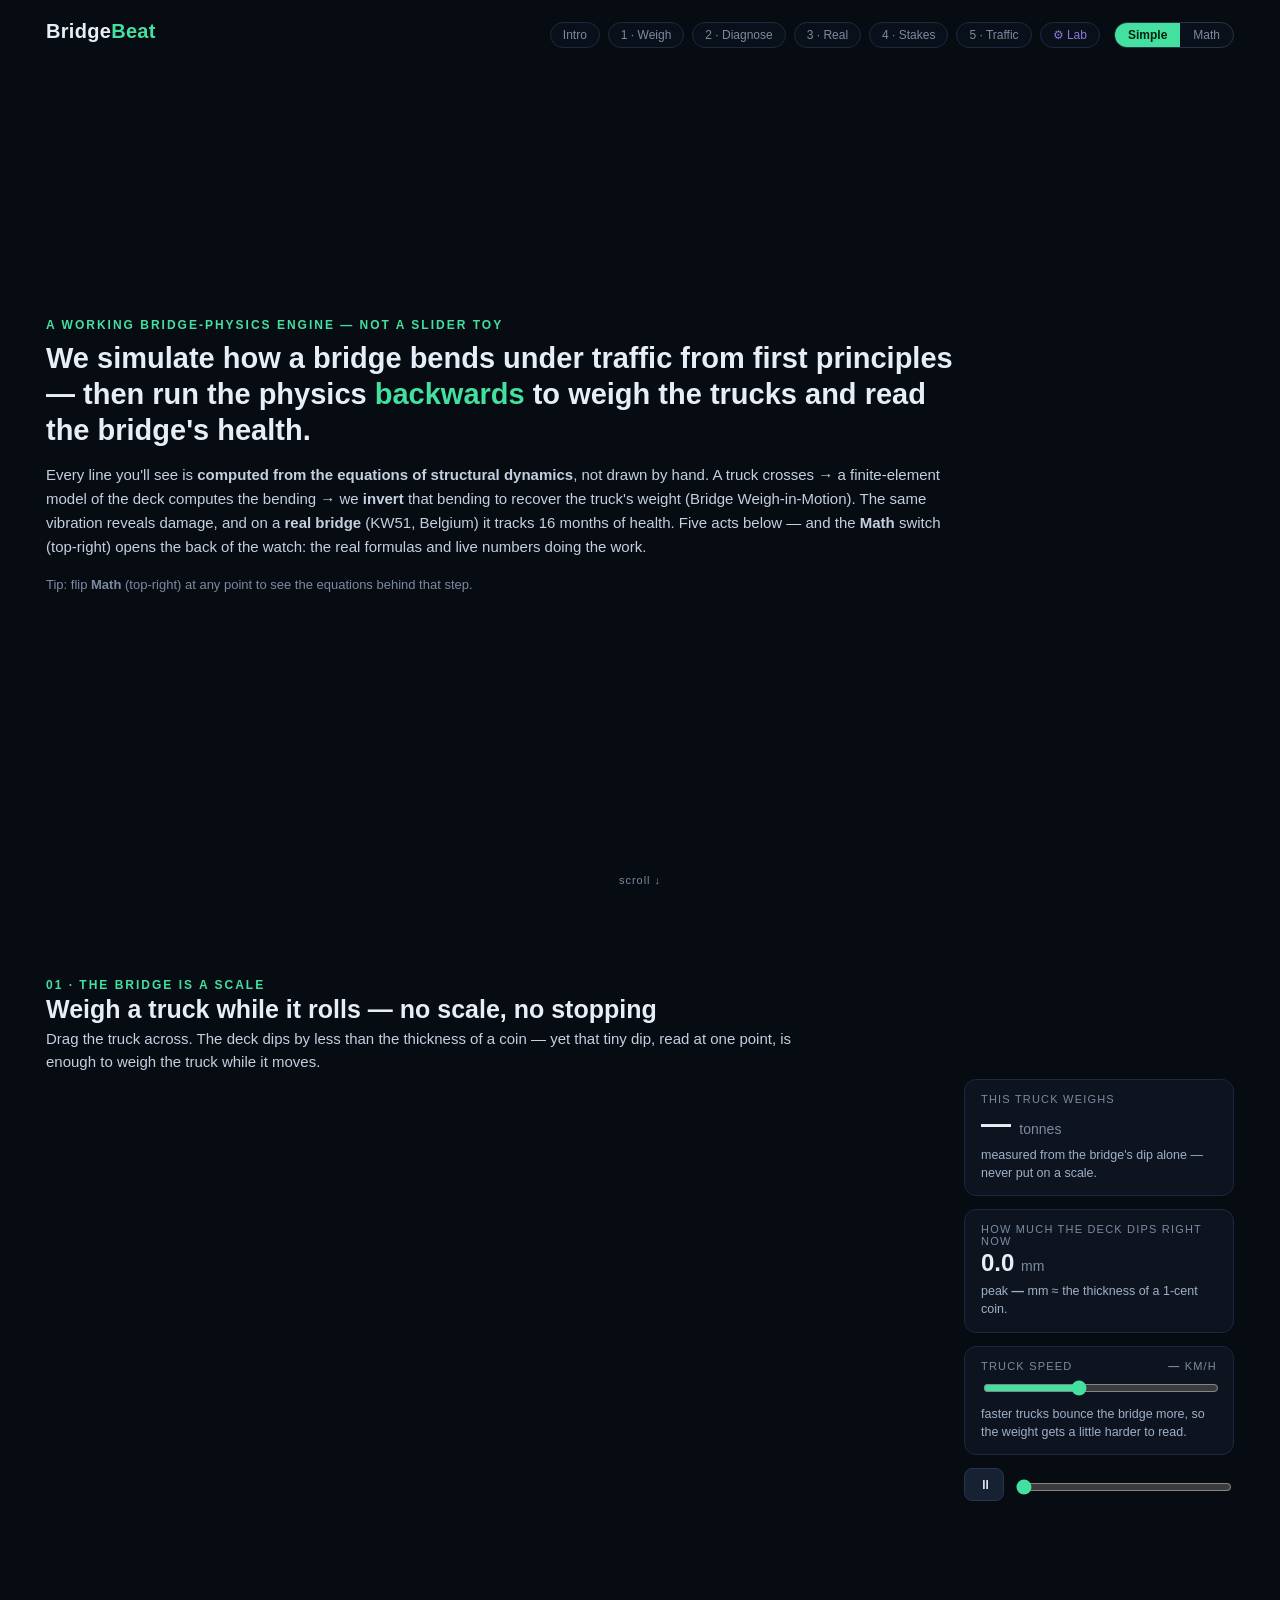
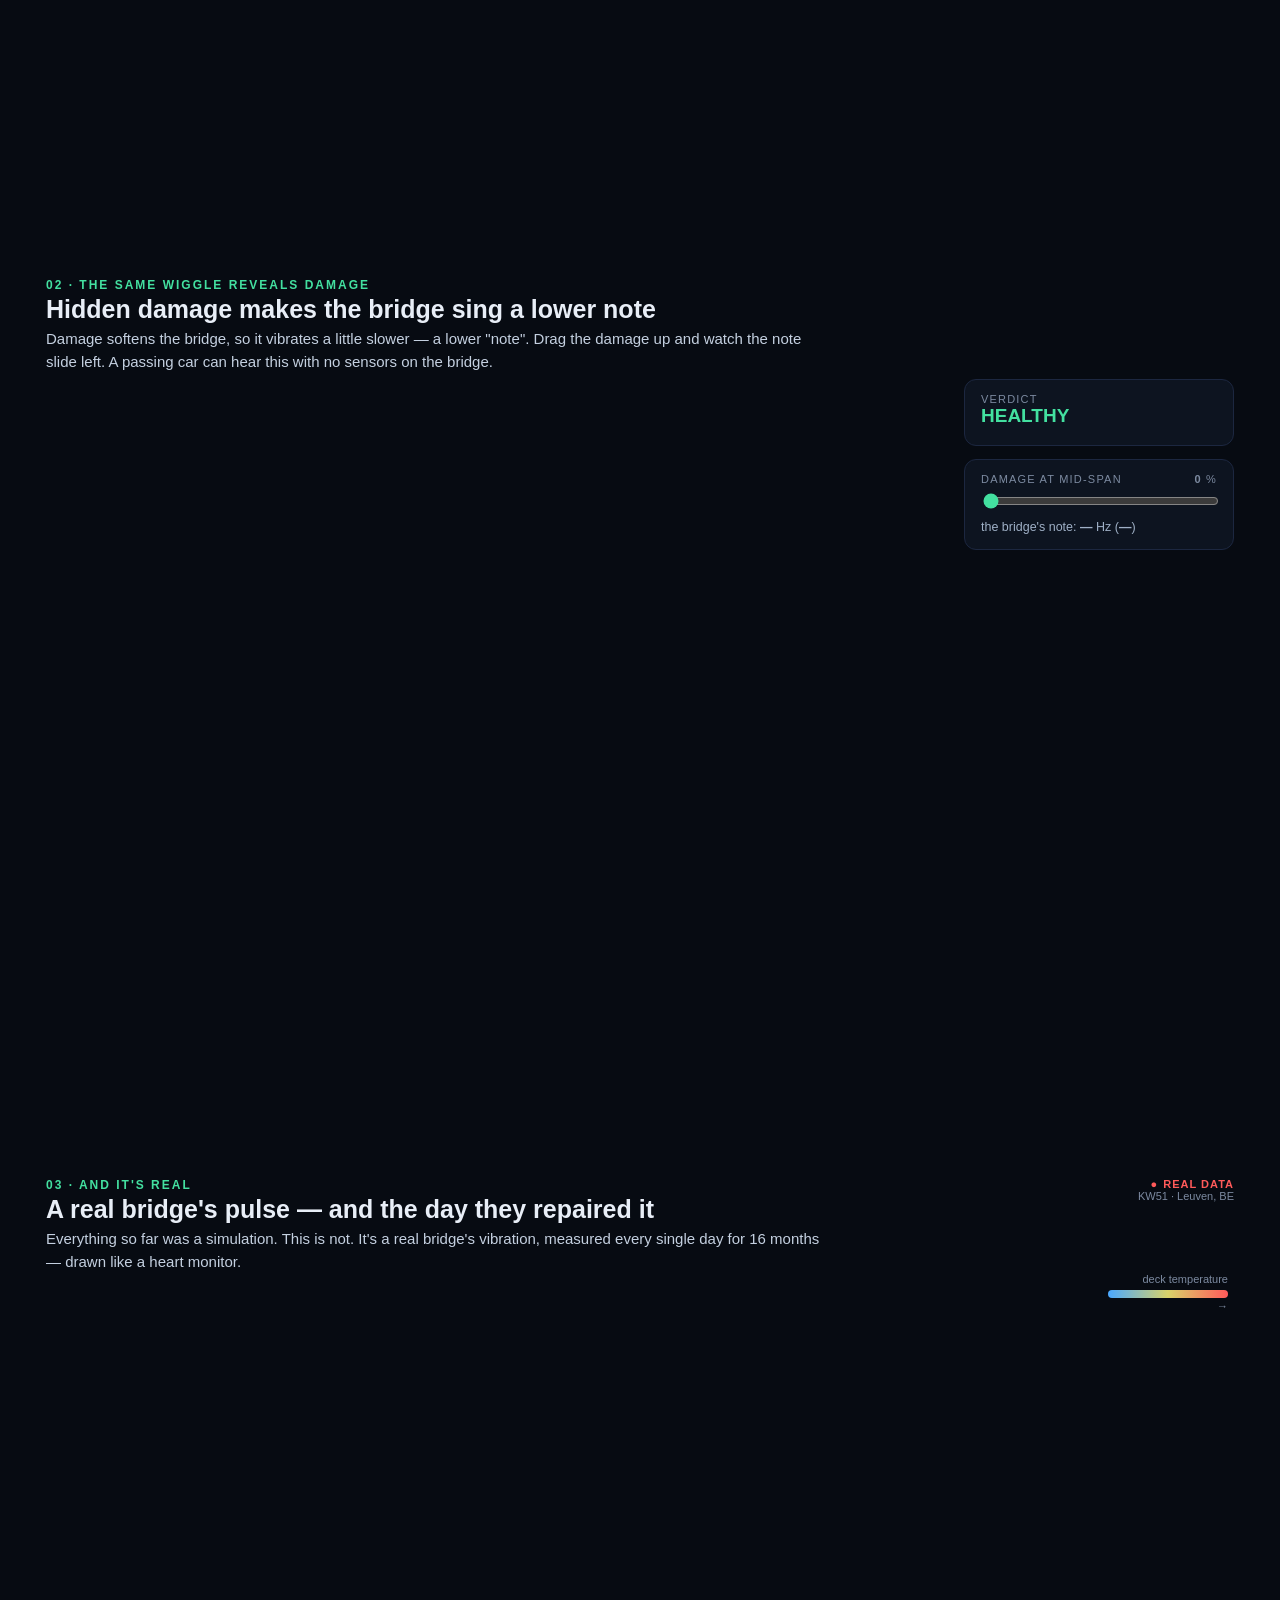
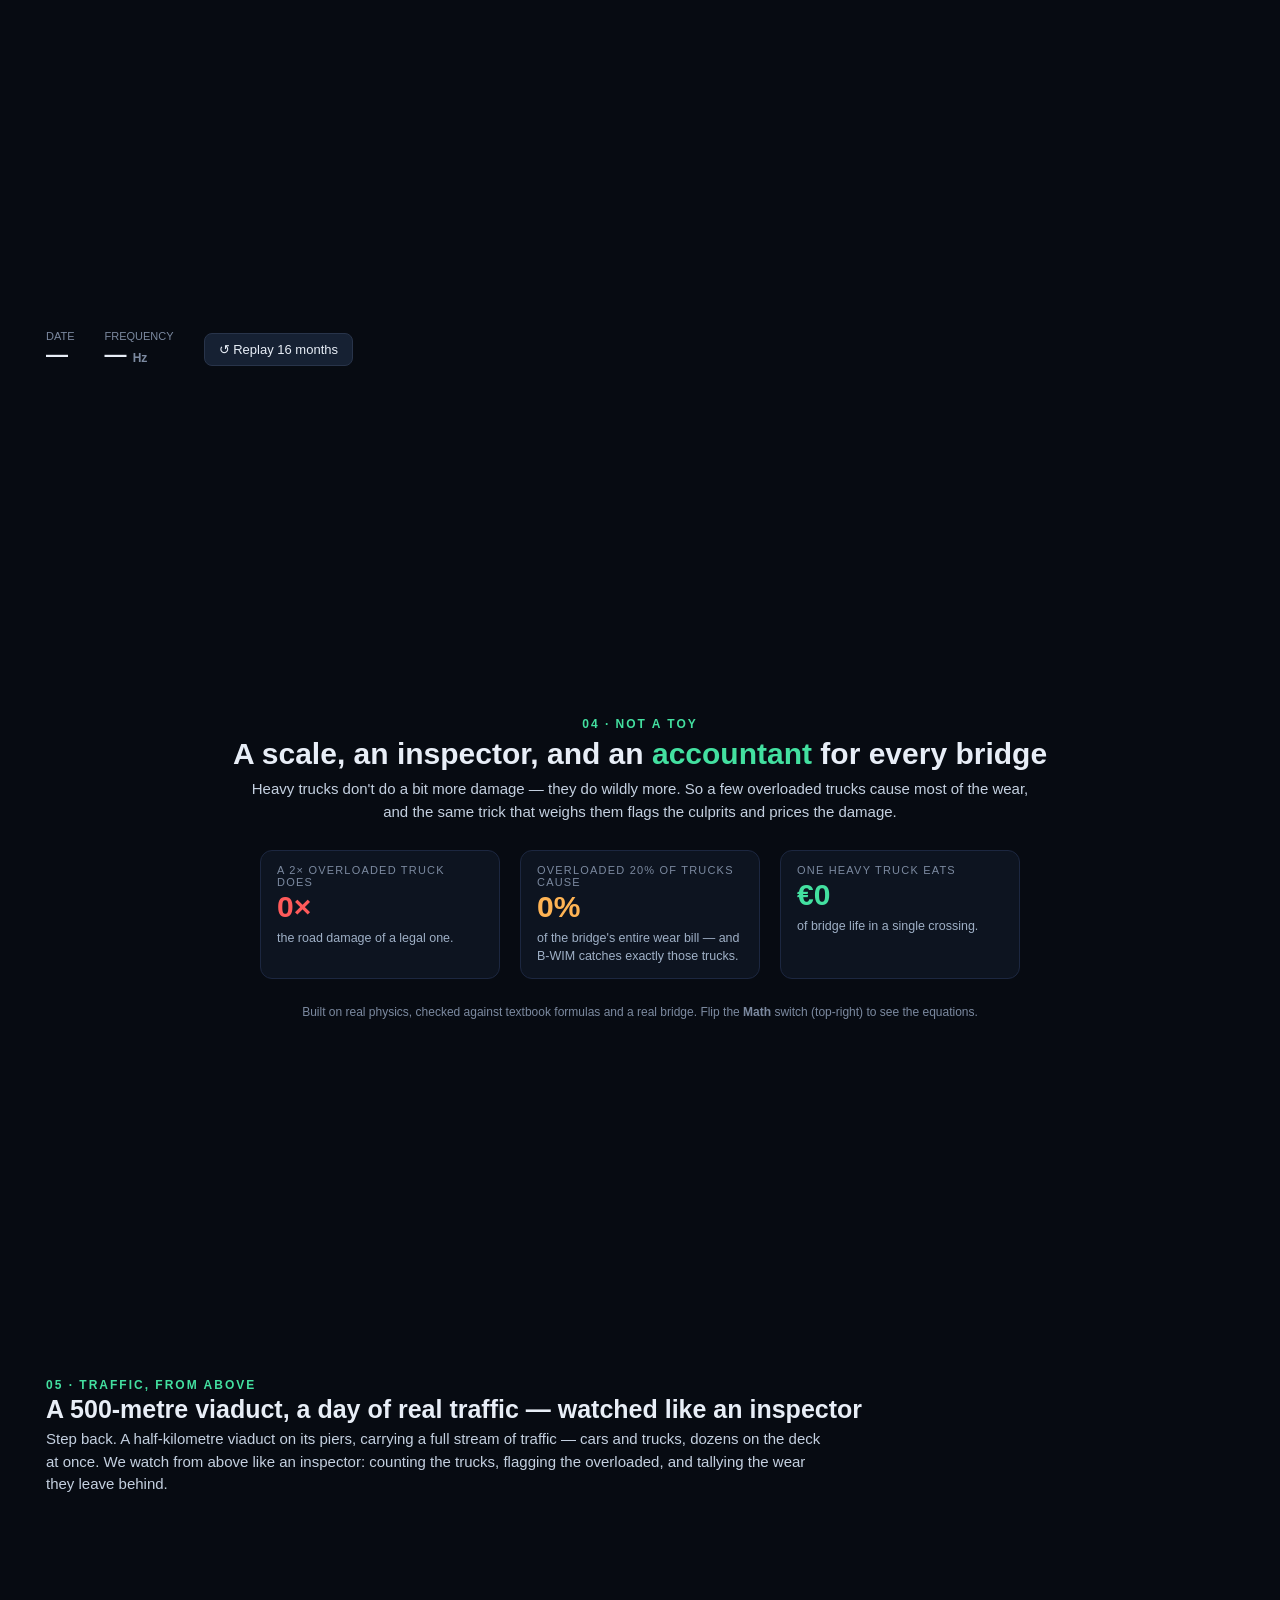
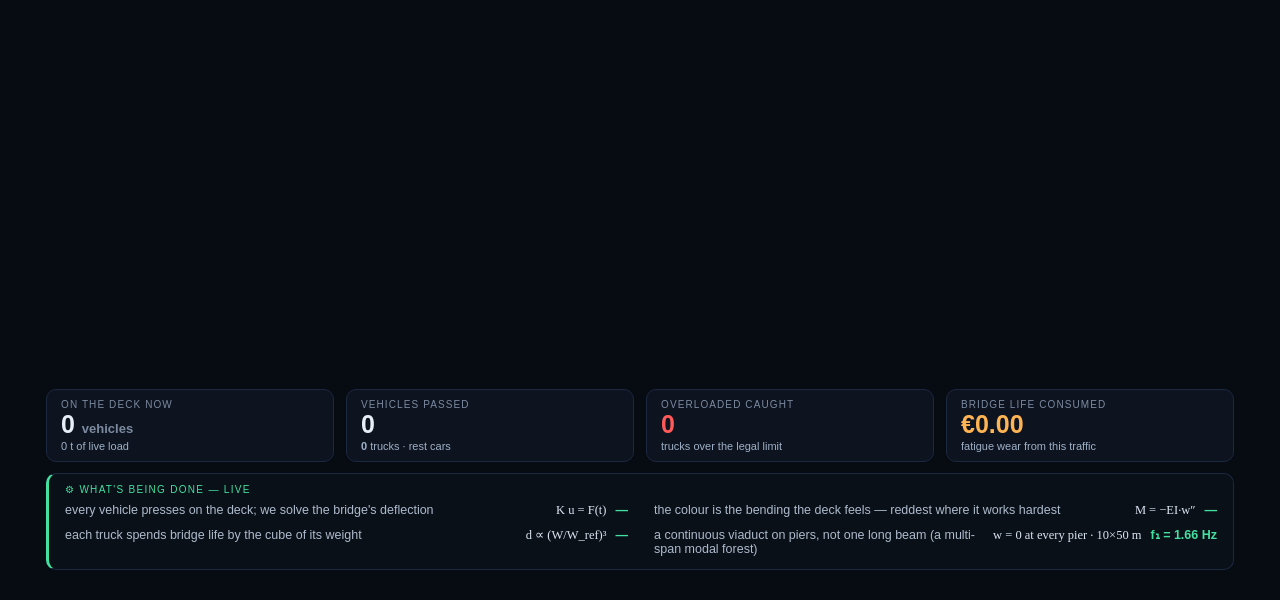
==== web/bridgebeat.html @ 2ff76c1a "Web viewers: VBI animation, drive-by SHM, explorer, dashboard, BridgeBeat" ====
<!DOCTYPE html>
<html lang="en">
<head>
<meta charset="utf-8">
<meta name="viewport" content="width=device-width, initial-scale=1">
<title>BridgeBeat — weigh it, diagnose it, and see it for real</title>
<style>
  :root { --bg:#070b12; --panel:#0d1420; --ink:#e8eef7; --dim:#7c8aa0;
          --hot:#ff5a5a; --cold:#4aa8ff; --ok:#43e0a0; --warn:#ffb454; }
  * { box-sizing:border-box; }
  html { scroll-behavior:smooth; }
  body { margin:0; background:var(--bg); color:var(--ink);
    font-family:-apple-system,"Segoe UI",Roboto,Helvetica,Arial,sans-serif;
    scroll-snap-type:y mandatory; overflow-x:hidden; }
  .act { height:100vh; scroll-snap-align:start; position:relative;
    padding:78px 46px 30px; display:flex; flex-direction:column; }
  canvas { display:block; width:100%; flex:1; min-height:0; }

  /* fixed chrome */
  .brand { position:fixed; top:20px; left:46px; z-index:30; font-size:20px;
    font-weight:800; letter-spacing:.3px; pointer-events:none; }
  .brand .b { color:var(--ok); }
  .nav { position:fixed; top:22px; right:46px; z-index:30; display:flex; gap:8px;
    align-items:center; }
  .nav a { font-size:12px; color:var(--dim); text-decoration:none; padding:5px 12px;
    border:1px solid #1e2940; border-radius:20px; background:rgba(13,20,32,.6); }
  .nav a:hover { color:var(--ink); border-color:#33425f; }
  .nav a.lab { color:#8b7ad6; }
  /* mode toggle */
  .modesw { display:flex; border:1px solid #28344a; border-radius:20px; overflow:hidden;
    background:rgba(13,20,32,.6); margin-left:6px; cursor:pointer; }
  .modesw span { font-size:12px; padding:5px 13px; color:var(--dim); user-select:none; }
  .modesw span.on { background:var(--ok); color:#06210f; font-weight:700; }
  .scrollhint { position:fixed; bottom:14px; left:50%; transform:translateX(-50%);
    z-index:20; font-size:11px; color:var(--dim); letter-spacing:1px;
    animation:bob 1.8s infinite; pointer-events:none; }
  @keyframes bob { 50%{ transform:translateX(-50%) translateY(5px);} }

  .head .n { font-size:12px; color:var(--ok); letter-spacing:2px; font-weight:700; }
  .head h2 { margin:3px 0 4px; font-size:25px; font-weight:800; }
  .head p { margin:0; font-size:15px; color:#c4d0e0; max-width:780px; line-height:1.5; }

  .stage { display:flex; gap:24px; flex:1; min-height:0; }
  .stagecanvas { flex:1; min-width:0; position:relative; }
  .side { width:270px; flex-shrink:0; display:flex; flex-direction:column; gap:13px;
    padding-top:6px; }
  .card { background:var(--panel); border:1px solid #1c2740; border-radius:12px;
    padding:13px 16px; }
  .card .k { font-size:11px; color:var(--dim); text-transform:uppercase;
    letter-spacing:1.2px; }
  .card .v { font-size:30px; font-weight:800; font-variant-numeric:tabular-nums;
    margin-top:2px; }
  .card .v small { font-size:14px; color:var(--dim); font-weight:500; }
  .card .sub { font-size:12.5px; color:#9fb0c6; margin-top:5px; line-height:1.45; }
  input[type=range]{ width:100%; accent-color:var(--ok); margin-top:8px; }
  .ctrlrow { display:flex; align-items:center; gap:10px; }
  .verdict { font-size:19px; font-weight:800; }
  .verdict.ok { color:var(--ok); } .verdict.bad { color:var(--hot); }
  .legend { font-size:11px; color:var(--dim); }
  .legend .bar { width:120px; height:8px; border-radius:4px; margin:5px 0 2px;
    background:linear-gradient(90deg,var(--cold),#d9d36a,var(--hot)); }
  button { background:#162133; color:var(--ink); border:1px solid #28344a;
    border-radius:8px; padding:8px 14px; font-size:13px; cursor:pointer; }
  button:hover { background:#1d2c44; }
  .pp { width:40px; }
  .badge { font-size:11px; color:var(--dim); }
  .badge .live { color:var(--hot); font-weight:700; letter-spacing:1px; }
  .badge .live::before { content:"\25CF"; margin-right:5px; animation:blink 1.4s infinite; }
  @keyframes blink { 50%{opacity:.25;} }
  @keyframes fade { from{opacity:0;transform:translateY(-5px);} to{opacity:1;transform:none;} }
  .reveal { position:absolute; left:50%; top:30%; transform:translate(-50%,-50%) scale(.94);
    text-align:center; opacity:0; transition:opacity .55s, transform .55s;
    pointer-events:none; width:min(600px,86vw); background:rgba(8,12,20,.92);
    border:1px solid #28344a; border-radius:16px; padding:24px 28px;
    box-shadow:0 18px 60px rgba(0,0,0,.6); }
  .reveal.show { opacity:1; transform:translate(-50%,-50%) scale(1); }
  .reveal .big { font-size:27px; font-weight:800; line-height:1.2; }
  .reveal .big .up { color:var(--ok); }
  .reveal .small { font-size:14px; color:#c4d0e0; margin-top:11px; line-height:1.5; }
  /* the "mechanism" panels — visible formulas + live numbers (math mode) */
  .mech { background:#0a1018; border:1px solid #1c2740; border-left:3px solid var(--ok);
    border-radius:10px; padding:12px 15px; }
  .mech .t { font-size:10px; text-transform:uppercase; letter-spacing:1.3px;
    color:var(--ok); margin-bottom:8px; }
  .mech .row { font-family:"Cambria Math","Consolas","Georgia",serif; font-size:14px;
    color:#dbe5f2; margin:7px 0; line-height:1.45; }
  .mech .lab { display:block; font-family:-apple-system,"Segoe UI",sans-serif;
    font-size:10.5px; color:var(--dim); letter-spacing:.2px; margin-bottom:1px;
    text-transform:none; }
  .mech .live { color:var(--ok); font-weight:700; }
  .intro p { font-size:15px; color:#c4d0e0; line-height:1.6; }
  /* Act 5 — bridge centred on top, live data row + live-math row below */
  .v5stats { display:flex; gap:12px; margin-top:10px; }
  .v5stat { flex:1; background:var(--panel); border:1px solid #1c2740; border-radius:10px;
    padding:9px 14px; }
  .v5stat .k { font-size:10px; text-transform:uppercase; letter-spacing:1.1px; color:var(--dim); }
  .v5stat .v { font-size:25px; font-weight:800; font-variant-numeric:tabular-nums; line-height:1.15; }
  .v5stat .v small { font-size:13px; color:var(--dim); font-weight:600; }
  .v5stat .s { font-size:11px; color:#9fb0c6; margin-top:1px; }
  .v5math { margin-top:11px; background:#0a1018; border:1px solid #1c2740;
    border-left:3px solid var(--ok); border-radius:10px; padding:10px 16px; }
  .v5math .t { font-size:10px; text-transform:uppercase; letter-spacing:1.3px; color:var(--ok); margin-bottom:5px; }
  .v5math .grid { display:grid; grid-template-columns:1fr 1fr; gap:3px 26px; }
  .v5math .r { display:flex; align-items:baseline; gap:9px; padding:3px 0; font-size:12.5px; }
  .v5math .r .ex { color:#aebbcd; flex:1; }
  .v5math .r .eq { font-family:"Cambria Math","Consolas","Georgia",serif; color:#dbe5f2; white-space:nowrap; }
  .v5math .r .lv { color:var(--ok); font-weight:700; white-space:nowrap; font-variant-numeric:tabular-nums; }
  /* mode visibility */
  .only-math { display:none; }
  body.math .only-math { display:block; }
  body.math .only-simple { display:none; }
</style>
</head>
<body class="simple">
<div class="brand">Bridge<span class="b">Beat</span></div>
<nav class="nav">
  <a href="#act0">Intro</a><a href="#act1">1 · Weigh</a><a href="#act2">2 · Diagnose</a><a href="#act3">3 · Real</a><a href="#act4">4 · Stakes</a><a href="#act5">5 · Traffic</a>
  <a href="index.html" class="lab" id="lablink" title="advanced engineering tools">⚙ Lab</a>
  <div class="modesw" id="modesw" title="Simple = plain language · Math = equations, error bars, references">
    <span id="m-simple" class="on">Simple</span><span id="m-math">Math</span></div>
</nav>
<div class="scrollhint">scroll ↓</div>

<!-- ============ ACT 0 — what this actually is ============ -->
<section class="act intro" id="act0" style="justify-content:center">
  <div style="max-width:920px">
    <div class="n" style="color:var(--ok);font-size:12px;letter-spacing:2px;font-weight:700">
      A WORKING BRIDGE-PHYSICS ENGINE — NOT A SLIDER TOY</div>
    <h2 style="font-size:29px;margin:8px 0 14px;line-height:1.25">We simulate how a bridge
      bends under traffic from first principles — then run the physics <span style="color:var(--ok)">backwards</span>
      to weigh the trucks and read the bridge's health.</h2>
    <p>Every line you'll see is <b>computed from the equations of structural dynamics</b>,
      not drawn by hand. A truck crosses → a finite-element model of the deck computes the
      bending → we <b>invert</b> that bending to recover the truck's weight (Bridge
      Weigh-in-Motion). The same vibration reveals damage, and on a <b>real bridge</b>
      (KW51, Belgium) it tracks 16 months of health. Five acts below — and the
      <b>Math</b> switch (top-right) opens the back of the watch: the real formulas and
      live numbers doing the work.</p>
    <div class="mech only-math" style="margin-top:18px">
      <div class="t">the movement under the dial — what the engine actually computes</div>
      <div class="row"><span class="lab">FORWARD · Euler–Bernoulli beam, 2-node elements (2 DOF/node), consistent mass M &amp; stiffness K</span>
        M&nbsp;ü&nbsp;+&nbsp;C&nbsp;u̇&nbsp;+&nbsp;K&nbsp;u&nbsp;=&nbsp;F(t)</div>
      <div class="row"><span class="lab">LOAD · moving wheel placed by cubic Hermite shape functions; marched in time</span>
        F(t)&nbsp;=&nbsp;N(x(t))·P&nbsp;&nbsp;—&nbsp;&nbsp;RK4 &amp; implicit Newmark-β</div>
      <div class="row"><span class="lab">INVERSE · fit the measured moment to the section influence line (Moses), regularized + Bayesian</span>
        M(t)=Σₖ&nbsp;Pₖ·IL(xₖ)&nbsp;→&nbsp;P&nbsp;=&nbsp;(CᵀC)⁻¹CᵀM&nbsp;&nbsp;(±95% CI)</div>
      <div class="row"><span class="lab">VALIDATE · real modal frequencies (KW51) · fatigue economics · multiple-presence gate</span>
        fₙ=(nπ/L)²√(EI/m̄)/2π&nbsp;·&nbsp;damage∝(W/W_ref)ᵐ&nbsp;·&nbsp;weigh iff 1 vehicle on span</div>
    </div>
    <p class="only-simple" style="margin-top:16px;color:var(--dim);font-size:13px">
      Tip: flip <b>Math</b> (top-right) at any point to see the equations behind that step.</p>
    <div class="scrollhint" style="position:static;margin-top:22px;animation:none">scroll to begin ↓</div>
  </div>
</section>

<!-- ============ ACT 1 — weigh a moving truck ============ -->
<section class="act" id="act1">
  <div class="head"><div class="n">01 · THE BRIDGE IS A SCALE</div>
    <h2>Weigh a truck while it rolls — no scale, no stopping</h2>
    <p class="cap" data-simple="Drag the truck across. The deck dips by less than the thickness of a coin — yet that tiny dip, read at one point, is enough to weigh the truck while it moves."
       data-math="A moving load deflects the beam; the mid-span bending moment, fit to the section's influence line (Moses' least squares), recovers the static axle weight. Deflection is sub-millimetre, so the shape is drawn magnified.">
      Drag the truck across. The deck dips by less than the thickness of a coin — yet
      that tiny dip, read at one point, is enough to weigh the truck while it moves.</p></div>
  <div class="stage">
    <div class="stagecanvas"><canvas id="cv1"></canvas></div>
    <div class="side">
      <div class="card"><div class="k">this truck weighs</div>
        <div class="v"><span id="recT">—</span> <small>tonnes</small></div>
        <div class="sub only-simple">measured from the bridge's dip alone — never put on a scale.</div>
        <div class="sub only-math">B-WIM (Moses) recovery · true <b id="trueT">—</b> t ·
          error <b id="errP">—</b> · DAF <b id="dafV">—</b></div></div>
      <div class="card"><div class="k">how much the deck dips right now</div>
        <div class="v" style="font-size:24px"><span id="sagMM">0.0</span> <small>mm</small></div>
        <div class="sub">peak <b id="peakMM">—</b> mm ≈ the thickness of a 1-cent coin.
          <span class="only-math">Shape drawn ×<b id="dispMag">—</b>; data magnification ×<b id="dataMag">—</b>.</span></div></div>
      <div class="card"><div class="k ctrlrow" style="justify-content:space-between">
          <span>truck speed</span><span><b id="spK">—</b> km/h</span></div>
        <input type="range" id="spd" min="0" max="5" step="1" value="2">
        <div class="sub only-simple">faster trucks bounce the bridge more, so the weight gets a little harder to read.</div>
        <div class="sub only-math">higher speed → larger DAF → larger dynamic B-WIM error (see error above).</div></div>
      <div class="mech only-math"><div class="t">⚙ the mechanism</div>
        <div class="row"><span class="lab">equation of motion (beam FEM)</span>M&nbsp;ü&nbsp;+&nbsp;C&nbsp;u̇&nbsp;+&nbsp;K&nbsp;u&nbsp;=&nbsp;F(t)</div>
        <div class="row"><span class="lab">marched by numerical integration (RK4), step by step in time</span>u̇&nbsp;=&nbsp;v,&nbsp;&nbsp;v̇&nbsp;=&nbsp;M⁻¹(F−Ku−Cu̇)</div>
        <div class="row"><span class="lab">weigh by least-squares signal inversion (Moses)</span>P&nbsp;=&nbsp;(CᵀC)⁻¹CᵀM&nbsp;→&nbsp;<span class="live" id="mq1">—</span></div>
        <div class="row"><span class="lab">dynamic amplification</span>DAF&nbsp;=&nbsp;max|w|/w<sub>static</sub>&nbsp;=&nbsp;<span class="live" id="mq1d">—</span></div></div>
      <div class="ctrlrow"><button class="pp" id="pp1">⏸</button>
        <input type="range" id="scrub1" min="0" max="100" step="1" value="0" style="flex:1"></div>
    </div>
  </div>
</section>

<!-- ============ ACT 2 — diagnose from the wiggle ============ -->
<section class="act" id="act2">
  <div class="head"><div class="n">02 · THE SAME WIGGLE REVEALS DAMAGE</div>
    <h2>Hidden damage makes the bridge sing a lower note</h2>
    <p class="cap" data-simple="Damage softens the bridge, so it vibrates a little slower — a lower 'note'. Drag the damage up and watch the note slide left. A passing car can hear this with no sensors on the bridge."
       data-math="A local EI loss lowers the natural frequency. The plotted spectrum is the bridge's vibration energy vs frequency; its peak (detected from a passing vehicle) marches down as mid-span stiffness drops.">
      Damage softens the bridge, so it vibrates a little slower — a lower "note". Drag
      the damage up and watch the note slide left. A passing car can hear this with no
      sensors on the bridge.</p></div>
  <div class="stage">
    <div class="stagecanvas"><canvas id="cv2"></canvas></div>
    <div class="side">
      <div class="card"><div class="k">verdict</div>
        <div class="verdict ok" id="verdict">HEALTHY</div>
        <div class="sub" id="vsub"></div></div>
      <div class="card"><div class="k ctrlrow" style="justify-content:space-between">
          <span>damage at mid-span</span><span><b id="sevV">0</b> %</span></div>
        <input type="range" id="sev" min="0" max="5" step="1" value="0">
        <div class="sub only-simple">the bridge's note: <b id="fV">—</b> Hz (<b id="dropV">—</b>)</div>
        <div class="sub only-math">f<sub>detected</sub> = <b id="fV2">—</b> Hz, <b id="dropV2">—</b> below healthy ·
          peak from vehicle FFT</div></div>
      <div class="card only-math"><div class="k">honest limit</div>
        <div class="sub">frequency says <b>something changed</b>, not <b>where</b> — a single
          global mode can't localize damage. Confirmed on real data in Act 3.</div></div>
      <div class="mech only-math"><div class="t">⚙ the mechanism</div>
        <div class="row"><span class="lab">beam natural frequency</span>f₁&nbsp;=&nbsp;(π/L)²√(EI/m̄)&nbsp;/&nbsp;2π</div>
        <div class="row"><span class="lab">damage softens the section</span>EI&nbsp;→&nbsp;(1−d)·EI&nbsp;⇒&nbsp;f₁&nbsp;↓&nbsp;<span class="live" id="mq2">—</span></div>
        <div class="row"><span class="lab">read from the vehicle's acceleration spectrum (FFT)</span>f̂&nbsp;=&nbsp;argmax&nbsp;|FFT(a(t))|</div></div>
    </div>
  </div>
</section>

<!-- ============ ACT 3 — the real bridge heartbeat ============ -->
<section class="act" id="act3">
  <div class="head" style="display:flex;justify-content:space-between;align-items:flex-start">
    <div><div class="n">03 · AND IT'S REAL</div>
      <h2>A real bridge's pulse — and the day they repaired it</h2>
      <p class="cap" data-simple="Everything so far was a simulation. This is not. It's a real bridge's vibration, measured every single day for 16 months — drawn like a heart monitor."
         data-math="Real tracked natural frequency (mode 5) of the KW51 bridge, daily for 16 months, coloured by deck temperature. A retrofit (stiffening) steps the frequency up. A reduced beam tuned to KW51's f1 matches it but not the higher modes (calibrate_kw51.py) — we anchor behaviour, not geometry.">
        Everything so far was a simulation. This is not. It's a real bridge's vibration,
        measured every single day for 16 months — drawn like a heart monitor.</p>
      <div class="mech only-math" style="margin-top:10px;max-width:680px">
        <div class="t">⚙ the mechanism</div>
        <div class="row"><span class="lab">remove the temperature trend (fit on the healthy period)</span>f&nbsp;=&nbsp;a·T&nbsp;+&nbsp;b&nbsp;&nbsp;→&nbsp;residual</div>
        <div class="row"><span class="lab">a reduced beam tuned to f₁ matches it, but not the higher modes</span>fₙ&nbsp;=&nbsp;n²·f₁&nbsp;&nbsp;(anchor behaviour, not geometry)</div></div></div>
    <div class="badge" style="text-align:right;white-space:nowrap">
      <div class="live">REAL DATA</div><div>KW51 · Leuven, BE</div>
      <div class="only-math">Zenodo 3745914</div></div>
  </div>
  <div class="stagecanvas" style="flex:1;min-height:0;position:relative">
    <canvas id="cv3"></canvas>
    <div class="legend" style="position:absolute;right:6px;top:0;text-align:right">
      deck temperature<div class="bar" style="margin-left:auto"></div>
      <span id="tlo"></span> → <span id="thi"></span></div>
    <div class="reveal" id="reveal">
      <div class="big">🔧 They strengthened the bridge.<br>And you can <span class="up">see it</span>.</div>
      <div class="small" id="revealSmall"></div></div>
    <div style="position:absolute;left:0;bottom:2px;display:flex;gap:30px;align-items:center">
      <div><div class="k" style="font-size:11px;color:var(--dim)">DATE</div>
        <div style="font-size:22px;font-weight:700" id="roDate">—</div></div>
      <div><div class="k" style="font-size:11px;color:var(--dim)">FREQUENCY</div>
        <div style="font-size:22px;font-weight:700"><span id="roF">—</span>
          <small style="font-size:12px;color:var(--dim)">Hz</small></div></div>
      <button id="rep3">↺ Replay 16 months</button>
    </div>
  </div>
</section>

<!-- ============ ACT 4 — why it matters / where it goes ============ -->
<section class="act" id="act4" style="justify-content:center;align-items:center;text-align:center">
  <div style="max-width:1000px">
    <div class="n" style="color:var(--ok);font-size:12px;letter-spacing:2px;font-weight:700">04 · NOT A TOY</div>
    <h2 style="font-size:30px;margin:6px 0 6px">A scale, an inspector, and an
      <span style="color:var(--ok)">accountant</span> for every bridge</h2>
    <p class="cap" style="color:#c4d0e0;font-size:15px;max-width:780px;margin:0 auto 26px;line-height:1.55"
       data-simple="Heavy trucks don't do a bit more damage — they do wildly more. So a few overloaded trucks cause most of the wear, and the same trick that weighs them flags the culprits and prices the damage."
       data-math="Fatigue damage scales with the cube-to-4th power of axle load (Eurocode EN 1993-1-9 / AASHTO). The overloaded tail dominates cumulative damage; B-WIM identifies it and an asset-depreciation model prices it.">
      Heavy trucks don't do a bit more damage — they do wildly more. So a few overloaded
      trucks cause most of the wear, and the same trick that weighs them flags the
      culprits and prices the damage.</p>
    <div style="display:flex;gap:20px;justify-content:center;flex-wrap:wrap">
      <div class="card" style="width:240px;text-align:left">
        <div class="k">a 2× overloaded truck does</div>
        <div class="v" style="color:var(--hot)"><span data-count="16" data-suf="×">0×</span></div>
        <div class="sub">the road damage of a legal one.
          <span class="only-math">8× for a steel detail (m=3); exact from the power law.</span></div></div>
      <div class="card" style="width:240px;text-align:left">
        <div class="k">overloaded 20% of trucks cause</div>
        <div class="v" style="color:var(--warn)"><span data-count="49" data-suf="%">0%</span></div>
        <div class="sub">of the bridge's entire wear bill — and B-WIM catches exactly those trucks.</div></div>
      <div class="card" style="width:240px;text-align:left">
        <div class="k">one heavy truck eats</div>
        <div class="v" style="color:var(--ok)">€<span data-count="10" data-suf="">0</span></div>
        <div class="sub">of bridge life in a single crossing.
          <span class="only-math">vs €0.80 legal; asset-depreciation estimate.</span></div></div>
    </div>
    <div class="mech only-math" style="max-width:680px;margin:22px auto 0;text-align:left">
      <div class="t">⚙ the mechanism</div>
      <div class="row"><span class="lab">S–N (Wöhler) fatigue law → damage per pass</span>N(Δσ)&nbsp;=&nbsp;N_C(Δσ_C/Δσ)ᵐ&nbsp;⇒&nbsp;d&nbsp;∝&nbsp;(W/W_ref)ᵐ&nbsp;&nbsp;(m=3 steel, 4 pavement)</div>
      <div class="row"><span class="lab">Miner's rule sums it; cost = depreciation</span>D&nbsp;=&nbsp;Σ&nbsp;nᵢ/Nᵢ&nbsp;&nbsp;·&nbsp;&nbsp;€&nbsp;=&nbsp;d&nbsp;×&nbsp;replacement</div></div>
    <p class="only-math" style="color:var(--dim);font-size:12px;margin-top:18px;max-width:780px;margin-left:auto;margin-right:auto;line-height:1.5">
      Verified against closed-form physics (Frýba, modal frequencies) · validated on the
      real KW51 bridge · ratios exact per Eurocode EN 1993-1-9 / AASHTO · euro figures are
      an explicit asset-depreciation illustration. See REPORT.pdf.</p>
    <p class="only-simple" style="color:var(--dim);font-size:12px;margin-top:26px">
      Built on real physics, checked against textbook formulas and a real bridge. Flip the
      <b>Math</b> switch (top-right) to see the equations.</p>
  </div>
</section>

<!-- ============ ACT 5 — a 500 m viaduct, real traffic, from above ============ -->
<section class="act" id="act5">
  <div class="head"><div class="n">05 · TRAFFIC, FROM ABOVE</div>
    <h2>A 500-metre viaduct, a day of real traffic — watched like an inspector</h2>
    <p class="cap" data-simple="Step back. A half-kilometre viaduct on its piers, carrying a full stream of traffic — cars and trucks, dozens on the deck at once. We watch from above like an inspector: counting the trucks, flagging the overloaded, and tallying the wear they leave behind."
       data-math="A continuous 10×50 m viaduct (w=0 at every pier); the deck shows the quasi-static deflection under the live load set each frame. The ledger accrues fatigue cost via (W/260kN)³. At this scale individual B-WIM gives way to aggregate monitoring (closely-spaced vehicles overlap — see Act-5 note).">
      Step back. A half-kilometre viaduct on its piers, carrying a full stream of traffic
      — cars and trucks, dozens on the deck at once. We watch from above like an inspector:
      counting the trucks, flagging the overloaded, and tallying the wear they leave behind.</p></div>
  <div class="stagecanvas" style="flex:1;min-height:0"><canvas id="cv5"></canvas></div>
  <div class="v5stats">
    <div class="v5stat"><div class="k">on the deck now</div>
      <div class="v"><span id="cvNow">0</span> <small>vehicles</small></div>
      <div class="s"><span id="cvLoad">0</span> t of live load</div></div>
    <div class="v5stat"><div class="k">vehicles passed</div>
      <div class="v"><span id="cvN">0</span></div>
      <div class="s"><b id="cvTrucks">0</b> trucks · rest cars</div></div>
    <div class="v5stat"><div class="k">overloaded caught</div>
      <div class="v" style="color:var(--hot)"><span id="cvOver">0</span></div>
      <div class="s">trucks over the legal limit</div></div>
    <div class="v5stat"><div class="k">bridge life consumed</div>
      <div class="v" style="color:var(--warn)">€<span id="cvEuro">0.00</span></div>
      <div class="s">fatigue wear from this traffic</div></div>
  </div>
  <div class="v5math">
    <div class="t">⚙ what's being done — live</div>
    <div class="grid">
      <div class="r"><span class="ex">every vehicle presses on the deck; we solve the bridge's deflection</span>
        <span class="eq">K u = F(t)</span><span class="lv" id="mw1">—</span></div>
      <div class="r"><span class="ex">the colour is the bending the deck feels — reddest where it works hardest</span>
        <span class="eq">M = −EI·w″</span><span class="lv" id="mw2">—</span></div>
      <div class="r"><span class="ex">each truck spends bridge life by the cube of its weight</span>
        <span class="eq">d ∝ (W/W_ref)³</span><span class="lv" id="mw3">—</span></div>
      <div class="r"><span class="ex">a continuous viaduct on piers, not one long beam (a multi-span modal forest)</span>
        <span class="eq">w = 0 at every pier · 10×50 m</span><span class="lv">f₁ = 1.66 Hz</span></div>
    </div>
  </div>
</section>

<script src="../output/explore_data.js"></script>
<script src="../output/driveby_data.js"></script>
<script src="../output/bridgebeat_data.js"></script>
<script src="../output/convoy_data.js"></script>
<script>
function fit(cv){ const dpr=Math.min(2,window.devicePixelRatio||1);
  const w=cv.clientWidth,h=cv.clientHeight; cv.width=w*dpr; cv.height=h*dpr;
  const c=cv.getContext("2d"); c.setTransform(dpr,0,0,dpr,0,0); return {c,w,h}; }
const onResizers=[];
window.addEventListener("resize",()=>onResizers.forEach(f=>f()));
const lerp=(a,b,t)=>a+(b-a)*t;

/* ---------- mode (Simple / Math) ---------- */
function applyCaptions(){ const math=document.body.classList.contains("math");
  document.querySelectorAll("[data-simple]").forEach(el=>{
    el.innerHTML = math ? el.dataset.math : el.dataset.simple; }); }
function setMode(math){ document.body.classList.toggle("math",math);
  document.getElementById("m-math").classList.toggle("on",math);
  document.getElementById("m-simple").classList.toggle("on",!math);
  applyCaptions();
  onResizers.forEach(f=>f()); }            // panels change size → re-fit canvases
document.getElementById("modesw").onclick=()=>setMode(!document.body.classList.contains("math"));
if(location.hostname.includes("github.io")) document.getElementById("lablink").style.display="none";

/* ===================== ACT 1 — weigh the truck ===================== */
(function(){
  const E=EXPLORE_DATA, cv=document.getElementById("cv1");
  const L=E.meta.L, nx=E.node_x, trueW=E.meta.weight;
  const DISP_MAG=420;                          // gentle, believable sag (not a jump-rope)
  document.getElementById("dispMag").textContent=DISP_MAG;
  document.getElementById("dataMag").textContent=Math.round(E.meta.mag);
  document.getElementById("trueT").textContent=(trueW/9810).toFixed(1);
  let si=2, W=0,H=0,c=null, fidx=0, playing=true, raf=null;
  const NF=E.scenarios[0].frames.length, DUR=8500;   // ms per crossing
  const spd=document.getElementById("spd"), scrub=document.getElementById("scrub1"),
        pp=document.getElementById("pp1");
  scrub.max=NF-1;

  function geom(){ const r=fit(cv); c=r.c; W=r.w; H=r.h; }
  onResizers.push(()=>{ geom(); render(); });
  const PADX=46, baseY=()=>H*0.46, ppm=()=>(W-2*PADX)/L;
  const Xx=x=>PADX+x*ppm(), Yy=w=>baseY()+w*DISP_MAG*ppm();
  function interp(w,x){ const p=x/L*(w.length-1), i=Math.max(0,Math.min(w.length-2,Math.floor(p)));
    return w[i]+(w[i+1]-w[i])*(p-i); }
  function frameAt(f){ const sc=E.scenarios[si], lo=Math.floor(f),
    hi=Math.min(sc.frames.length-1,lo+1), t=f-lo, a=sc.frames[lo], b=sc.frames[hi];
    return { xv:lerp(a.xv,b.xv,t), w:a.w.map((wv,i)=>lerp(wv,b.w[i],t)) }; }

  function drawTruck(x,y){ const s=ppm(); c.save(); c.translate(Xx(x),y);
    c.fillStyle="#cfd8e6"; c.fillRect(-3.2*s,-2.7*s,5.2*s,1.9*s);
    c.fillStyle="#e8eef7"; c.fillRect(1.6*s,-3.4*s,1.7*s,2.6*s);
    c.fillStyle="#1b2740"; [-2.2,-0.6,2.4].forEach(wx=>{ c.beginPath();
      c.arc(wx*s,-0.55*s,0.5*s,0,7); c.fill(); }); c.restore(); }

  function render(){
    if(!c) geom(); const fr=frameAt(fidx);
    c.clearRect(0,0,W,H);
    c.fillStyle="#33425f";                       // supports
    [0,L].forEach(xx=>{ c.beginPath(); c.moveTo(Xx(xx)-9,baseY()+16);
      c.lineTo(Xx(xx)+9,baseY()+16); c.lineTo(Xx(xx),baseY()); c.fill(); });
    c.strokeStyle="#5b6c87"; c.lineWidth=1; c.setLineDash([2,4]);   // undeformed ref
    c.beginPath(); c.moveTo(Xx(0),baseY()); c.lineTo(Xx(L),baseY()); c.stroke();
    c.setLineDash([]);
    c.strokeStyle="#9fd0ff"; c.lineWidth=3; c.lineJoin="round";     // deflected deck
    c.shadowBlur=10; c.shadowColor="rgba(120,180,255,.5)"; c.beginPath();
    fr.w.forEach((w,i)=>{ const X=Xx(nx[i]),Y=Yy(w); i?c.lineTo(X,Y):c.moveTo(X,Y); });
    c.stroke(); c.shadowBlur=0;
    const xm=L/2, wm=interp(fr.w,xm);            // gauge at mid-span
    c.fillStyle="#43e0a0"; c.shadowBlur=14; c.shadowColor="#43e0a0";
    c.beginPath(); c.arc(Xx(xm),Yy(wm),5,0,7); c.fill(); c.shadowBlur=0;
    c.fillStyle="#43e0a0"; c.font="11px Segoe UI"; c.fillText("strain gauge",Xx(xm)+9,Yy(wm)+4);
    drawTruck(fr.xv, Yy(interp(fr.w,fr.xv)));
    document.getElementById("sagMM").textContent=(Math.abs(wm)*1000).toFixed(2);
  }

  function setSpeed(){ si=+spd.value; const sc=E.scenarios[si];
    document.getElementById("spK").textContent=Math.round(sc.speed*3.6);
    document.getElementById("dafV").textContent=sc.daf.toFixed(3);
    document.getElementById("peakMM").textContent=sc.peak_mid_mm.toFixed(2);
    document.getElementById("recT").textContent=(sc.w_rec/9810).toFixed(1);
    const e=100*(sc.w_rec-trueW)/trueW;
    const el=document.getElementById("errP"); el.textContent=(e>=0?"+":"")+e.toFixed(1)+"%";
    el.style.color=Math.abs(e)>8?"#ff5a5a":(Math.abs(e)>3?"#ffb454":"#43e0a0");
    const m1=document.getElementById("mq1"); if(m1) m1.textContent=(sc.w_rec/1e3).toFixed(0)+" kN";
    const m1d=document.getElementById("mq1d"); if(m1d) m1d.textContent=sc.daf.toFixed(3);
    render(); }
  let last=null;
  function tick(ts){ if(!playing) return; if(last==null)last=ts; const dt=ts-last; last=ts;
    fidx+=(NF-1)*dt/DUR; if(fidx>=NF-1){ fidx=0; } scrub.value=Math.round(fidx);
    render(); raf=requestAnimationFrame(tick); }
  function play(){ playing=true; pp.textContent="⏸"; last=null; cancelAnimationFrame(raf);
    raf=requestAnimationFrame(tick); }
  function pause(){ playing=false; pp.textContent="▶"; cancelAnimationFrame(raf); }
  pp.onclick=()=>playing?pause():play();
  scrub.oninput=()=>{ pause(); fidx=+scrub.value; render(); };
  spd.oninput=setSpeed;
  spd.value=2; setSpeed();
  window.__act1start=()=>{ geom(); setSpeed(); play(); };
  window.__act1render=()=>{ geom(); render(); };
  window.__act1seek=(frac)=>{ pause(); geom(); fidx=frac*(NF-1); scrub.value=Math.round(fidx); render(); };
})();

/* ===================== ACT 2 — diagnose damage ===================== */
(function(){
  const D=DRIVEBY_DATA, cv=document.getElementById("cv2");
  const freq=D.spec_freq, fH=D.meta.f_healthy, zone=D.meta.zone, L=D.meta.L;
  let W=0,H=0,c=null, sev=0;
  function geom(){ const r=fit(cv); c=r.c; W=r.w; H=r.h; }
  onResizers.push(()=>{ geom(); render(); });
  const PADL=58,PADR=20,PADT=20,PADB=64;
  const fmin=freq[0],fmax=freq[freq.length-1];
  const Xx=f=>PADL+(W-PADL-PADR)*(f-fmin)/(fmax-fmin);
  function render(){ if(!c) geom();
    const sc=D.scenarios[sev], sp=sc.spectrum, smax=Math.max(...sp);
    const plotB=H-PADB, plotT=PADT, Yy=v=>plotB-(plotB-plotT)*v/smax;
    c.clearRect(0,0,W,H);
    const h0=D.scenarios[0].spectrum, h0m=Math.max(...h0);
    c.strokeStyle="rgba(124,138,160,.45)"; c.lineWidth=1.4; c.setLineDash([4,4]);
    c.beginPath(); h0.forEach((v,i)=>{const X=Xx(freq[i]),Y=plotB-(plotB-plotT)*v/h0m;
      i?c.lineTo(X,Y):c.moveTo(X,Y);}); c.stroke(); c.setLineDash([]);
    const col=sev===0?"#43e0a0":(sev<=2?"#ffb454":"#ff5a5a");
    c.fillStyle=col+"22"; c.strokeStyle=col; c.lineWidth=2.6; c.shadowBlur=12; c.shadowColor=col;
    c.beginPath(); c.moveTo(Xx(freq[0]),plotB); sp.forEach((v,i)=>c.lineTo(Xx(freq[i]),Yy(v)));
    c.lineTo(Xx(freq[freq.length-1]),plotB); c.closePath(); c.fill();
    c.beginPath(); sp.forEach((v,i)=>{const X=Xx(freq[i]),Y=Yy(v);i?c.lineTo(X,Y):c.moveTo(X,Y);});
    c.stroke(); c.shadowBlur=0;
    c.strokeStyle=col; c.setLineDash([3,3]); c.lineWidth=1.5;
    c.beginPath(); c.moveTo(Xx(sc.f_detected),plotT); c.lineTo(Xx(sc.f_detected),plotB); c.stroke();
    c.setLineDash([]); c.fillStyle=col; c.font="bold 13px Segoe UI";
    c.fillText(sc.f_detected.toFixed(2)+" Hz",Xx(sc.f_detected)+6,plotT+14);
    c.fillStyle="#7c8aa0"; c.font="11px Segoe UI";
    c.fillText("healthy "+fH.toFixed(2),Xx(fH)-2,plotB+34);
    c.strokeStyle="rgba(255,255,255,.12)"; c.lineWidth=1;
    c.beginPath(); c.moveTo(PADL,plotB); c.lineTo(W-PADR,plotB); c.stroke();
    for(let f=2;f<=5;f++){ c.fillText(f+" Hz",Xx(f)-10,plotB+18); }
    c.save(); c.translate(16,(plotT+plotB)/2); c.rotate(-Math.PI/2); c.textAlign="center";
    c.fillText("vibration energy",0,0); c.restore();
    const by=H-26, bx0=PADL, bx1=W-PADR;          // mini bridge + damage zone
    c.strokeStyle="#5b6c87"; c.lineWidth=3; c.beginPath(); c.moveTo(bx0,by); c.lineTo(bx1,by); c.stroke();
    const zx0=bx0+(bx1-bx0)*zone[0]/L, zx1=bx0+(bx1-bx0)*zone[1]/L;
    if(sev>0){ c.strokeStyle="#ff5a5a"; c.lineWidth=5; c.globalAlpha=.4+sev*0.1;
      c.beginPath(); c.moveTo(zx0,by); c.lineTo(zx1,by); c.stroke(); c.globalAlpha=1; }
  }
  function set(){ sev=+document.getElementById("sev").value; const sc=D.scenarios[sev];
    document.getElementById("sevV").textContent=Math.round(sc.severity*100);
    document.getElementById("fV").textContent=sc.f_detected.toFixed(2);
    document.getElementById("fV2").textContent=sc.f_detected.toFixed(3);
    document.getElementById("dropV").textContent=sev===0?"normal":(sc.drop_pct.toFixed(1)+"% lower");
    document.getElementById("dropV2").textContent=sc.drop_pct.toFixed(1)+"%";
    const vd=document.getElementById("verdict"), vs=document.getElementById("vsub");
    if(sev===0){ vd.textContent="HEALTHY"; vd.className="verdict ok";
      vs.textContent="the note is where it should be — nothing to flag."; }
    else { vd.textContent="DAMAGE DETECTED"; vd.className="verdict bad";
      vs.innerHTML=`the note dropped <b>${sc.drop_pct.toFixed(1)}%</b> — about `+
        `${Math.round(sc.severity*100)}% stiffness lost near mid-span.`; }
    const m2=document.getElementById("mq2"); if(m2) m2.textContent=
      sc.f_detected.toFixed(2)+" Hz "+(sev===0?"(baseline)":"(−"+sc.drop_pct.toFixed(1)+"%)");
    render(); }
  document.getElementById("sev").oninput=set;
  set();
  window.__act2render=()=>{ geom(); render(); };
})();

/* ===================== ACT 3 — real KW51 heartbeat ===================== */
(function(){
  const D=BRIDGEBEAT, M=D.meta, cv=document.getElementById("cv3");
  const n=D.f.length, fmin=Math.min(...D.f), fmax=Math.max(...D.f);
  const pad=(fmax-fmin)*0.22, yLo=fmin-pad, yHi=fmax+pad;
  const dates=D.date.map(s=>new Date(s));
  const t0=dates[0].getTime(), t1=dates[n-1].getTime();
  const rs=new Date(M.retrofit[0]).getTime(), re=new Date(M.retrofit[1]).getTime();
  let retroIdx=dates.findIndex(d=>d.getTime()>=re); if(retroIdx<0)retroIdx=n-1;
  let W=0,H=0,c=null;
  const PADL=64,PADR=30,PADT=14,PADB=58;
  const Xx=i=>PADL+(W-PADL-PADR)*(dates[i].getTime()-t0)/(t1-t0);
  const Yy=f=>(H-PADB)-(H-PADT-PADB)*(f-yLo)/(yHi-yLo);
  function tcol(T,a=1){ if(T==null||isNaN(T))return`rgba(150,160,175,${a})`;
    const u=Math.max(0,Math.min(1,(T-M.T_min)/(M.T_max-M.T_min))); return`hsla(${210-210*u},85%,60%,${a})`; }
  document.getElementById("tlo").textContent=M.T_min+"°";
  document.getElementById("thi").textContent=M.T_max+"°";
  document.getElementById("revealSmall").innerHTML=
    `The frequency stepped up <b>${M.jump_pct}%</b> (${M.f_before_hz} → ${M.f_after_hz} Hz) `+
    `after the Sep 2019 retrofit — <b>no new sensors that day</b>, just listening to how it shook.`;
  function geom(){ const r=fit(cv); c=r.c; W=r.w; H=r.h; }
  onResizers.push(()=>{ geom(); draw(frame); });
  function grid(){ c.clearRect(0,0,W,H);
    const xb=Xx(dates.findIndex(d=>d.getTime()>=rs)), xe=Xx(retroIdx);
    c.fillStyle="rgba(67,224,160,.07)"; c.fillRect(xb,PADT,xe-xb,H-PADT-PADB);
    c.strokeStyle="rgba(67,224,160,.35)"; c.setLineDash([4,4]); c.lineWidth=1;
    c.beginPath(); c.moveTo(xe,PADT); c.lineTo(xe,H-PADB); c.stroke(); c.setLineDash([]);
    c.fillStyle="rgba(67,224,160,.8)"; c.font="12px Segoe UI"; c.fillText("retrofit",xb+6,PADT+14);
    c.font="11px Segoe UI"; let d=new Date(dates[0]); d.setDate(1);
    while(d.getTime()<=t1){ if(d.getTime()>=t0){ const x=Xx(0)+(W-PADL-PADR)*(d.getTime()-t0)/(t1-t0);
      c.strokeStyle="rgba(255,255,255,.05)"; c.beginPath(); c.moveTo(x,PADT); c.lineTo(x,H-PADB); c.stroke();
      if(d.getMonth()%2===0){ c.fillStyle="#7c8aa0";
        c.fillText(d.toLocaleString('en',{month:'short'})+" '"+(""+d.getFullYear()).slice(2),x+4,H-PADB+16);} }
      d.setMonth(d.getMonth()+1); }
    c.save(); c.translate(18,(PADT+H-PADB)/2); c.rotate(-Math.PI/2);
    c.fillStyle="#7c8aa0"; c.textAlign="center"; c.fillText("natural frequency (Hz)",0,0); c.restore();
  }
  function draw(upto){ if(!c) geom(); grid(); c.lineWidth=2.4; c.lineJoin="round"; c.shadowBlur=12;
    for(let i=1;i<=upto&&i<n;i++){ c.strokeStyle=tcol(D.T[i],.95); c.shadowColor=tcol(D.T[i],.7);
      c.beginPath(); c.moveTo(Xx(i-1),Yy(D.f[i-1])); c.lineTo(Xx(i),Yy(D.f[i])); c.stroke(); }
    c.shadowBlur=0;
    if(upto>0&&upto<n){ const i=Math.min(upto,n-1); c.fillStyle="#fff"; c.shadowBlur=18;
      c.shadowColor=tcol(D.T[i],1); c.beginPath(); c.arc(Xx(i),Yy(D.f[i]),4.5,0,7); c.fill(); c.shadowBlur=0; }
    if(upto>=n-1){ const yb=Yy(M.f_before_hz),ya=Yy(M.f_after_hz);
      c.setLineDash([6,5]); c.lineWidth=1.4; c.strokeStyle="rgba(124,138,160,.7)";
      c.beginPath(); c.moveTo(PADL,yb); c.lineTo(Xx(retroIdx),yb); c.stroke();
      c.strokeStyle="rgba(67,224,160,.9)"; c.beginPath(); c.moveTo(Xx(retroIdx),ya); c.lineTo(W-PADR,ya); c.stroke();
      c.setLineDash([]); c.fillStyle="#7c8aa0"; c.font="12px Segoe UI";
      c.fillText("before "+M.f_before_hz+" Hz",PADL+6,yb-7);
      c.fillStyle="#43e0a0"; c.fillText("after "+M.f_after_hz+" Hz ("+(M.jump_pct>0?"+":"")+M.jump_pct+"%)",Xx(retroIdx)+10,ya-7); }
  }
  function setRO(i){ document.getElementById("roDate").textContent=
      dates[i].toLocaleDateString('en',{day:'numeric',month:'short',year:'numeric'});
    document.getElementById("roF").textContent=D.f[i].toFixed(3); }
  let frame=0,raf=null,revealed=false,last=null; const DUR=9000;
  function fire(){ if(revealed)return; revealed=true; document.getElementById("reveal").classList.add("show"); }
  function tick(ts){ if(last==null)last=ts; const dt=ts-last; last=ts;
    frame+=(n-1)*dt/DUR;
    if(frame>=n-1){ frame=n-1; draw(frame); setRO(Math.round(frame)); fire(); return; }
    draw(frame); setRO(Math.round(frame)); raf=requestAnimationFrame(tick); }
  function start(){ cancelAnimationFrame(raf); geom(); frame=0; revealed=false; last=null;
    document.getElementById("reveal").classList.remove("show"); raf=requestAnimationFrame(tick); }
  function instant(){ geom(); frame=n-1; draw(frame); setRO(n-1); fire(); }
  document.getElementById("rep3").onclick=start;
  window.__act3start=start; window.__act3instant=instant;
})();

/* ===================== ACT 5 — 500 m viaduct monitor (stress heat-map) ============= */
(function(){
  const C=(typeof CONVOY!=='undefined')?CONVOY:null; if(!C) return;
  const cv=document.getElementById("cv5"), L=C.meta.L, nx=C.meta.node_x,
        MAG=130, MMAX=C.meta.m_max, veh=C.vehicles, F=C.frames, piers=C.meta.piers;
  let W=0,H=0,c=null, fi=0, last=null, raf=null; const DUR=18000, NF=F.length;
  const TOTAL=F[NF-1].t;
  function geom(){ const r=fit(cv); c=r.c; W=r.w; H=r.h; }
  onResizers.push(()=>{ geom(); render(); });
  const PADX=30, baseY=()=>H*0.30, ppm=()=>(W-2*PADX)/L, DECK=()=>Math.max(7,H*0.033), PIER=()=>H*0.92;
  const Xx=x=>PADX+x*ppm(), Yy=w=>baseY()+w*MAG*ppm();
  function interp(a,x){ const p=x/L*(a.length-1), i=Math.max(0,Math.min(a.length-2,Math.floor(p)));
    return a[i]+(a[i+1]-a[i])*(p-i); }
  function lerpFrame(f){ const lo=Math.floor(f),hi=Math.min(NF-1,lo+1),t=f-lo,a=F[lo],b=F[hi];
    return { t:lerp(a.t,b.t,t), w:a.w.map((v,i)=>lerp(v,b.w[i],t)),
      m:a.m.map((v,i)=>lerp(v,b.m[i],t)),
      x:a.x.map((xv,i)=>{ const bx=b.x[i]; if(xv==null&&bx==null)return null;
        if(xv==null)return bx; if(bx==null)return xv; return lerp(xv,bx,t); }) }; }
  function heat(u){ u=Math.max(0,Math.min(1,Math.pow(u,0.7))); // gamma for punch
    return `hsl(${(205-205*u).toFixed(0)},88%,${(40+22*u).toFixed(0)}%)`; }
  function clock(t){ const mins=16*60 + Math.round(t/TOTAL*42);  // ~40 min slice (real throughput)
    return ("0"+Math.floor(mins/60)).slice(-2)+":"+("0"+(mins%60)).slice(-2); }
  function vehGlyph(x,y,v){ const s=ppm(), X=Xx(x), d=DECK();
    if(v.truck){ const ov=v.overload, len=(v.cls==="5-axle semi"?9:5)*s;
      c.fillStyle=ov?"#ff5a5a":"#cdd7e6"; c.fillRect(X-len, y-d/2-4.5, Math.max(7,len), 4.5);
      c.fillStyle=ov?"#ff9a9a":"#fff"; c.fillRect(X-2, y-d/2-6.2, 2.6, 6.2);
    } else { c.fillStyle="#8493a8"; const w=Math.max(3,2.6*s); c.fillRect(X-w, y-d/2-2.6, w, 2.6); } }
  function render(){ if(!c) geom(); const fr=lerpFrame(fi), d=DECK();
    c.clearRect(0,0,W,H);
    // piers
    c.fillStyle="#1c2738";
    piers.forEach(px=>{ const X=Xx(px); c.beginPath(); c.moveTo(X-4,baseY()+d/2);
      c.lineTo(X+4,baseY()+d/2); c.lineTo(X+7,PIER()); c.lineTo(X-7,PIER()); c.fill(); });
    // deck: one smooth band, coloured by |bending moment| via an x-gradient (no segment ticks)
    const grad=c.createLinearGradient(Xx(0),0,Xx(L),0);
    for(let i=0;i<nx.length;i++){ grad.addColorStop(Math.max(0,Math.min(1,nx[i]/L)),
      heat(Math.abs(fr.m[i])/MMAX)); }
    c.strokeStyle=grad; c.lineWidth=d; c.lineJoin="round"; c.lineCap="round";
    c.shadowBlur=7; c.shadowColor="rgba(120,180,255,.25)";
    c.beginPath(); fr.w.forEach((w,i)=>{ const X=Xx(nx[i]),Y=Yy(w); i?c.lineTo(X,Y):c.moveTo(X,Y); });
    c.stroke(); c.shadowBlur=0;
    // vehicles
    let load=0;
    fr.x.forEach((x,k)=>{ if(x==null)return; vehGlyph(x, Yy(interp(fr.w,x)), veh[k]); load+=veh[k].gvw; });
    // clock (rush hour, accelerated)
    c.textAlign="center"; c.fillStyle="#e8eef7"; c.font="600 30px Segoe UI";
    c.fillText(clock(fr.t), W/2, 38);
    c.fillStyle="#7c8aa0"; c.font="11px Segoe UI"; c.fillText("AFTERNOON PEAK · live", W/2, 56);
    c.textAlign="left";
    // colour legend (top-left, under the clock band)
    const lx=PADX, ly=26, lw=150; for(let i=0;i<lw;i++){ c.fillStyle=heat(i/lw);
      c.fillRect(lx+i, ly, 1, 7); }
    c.fillStyle="#7c8aa0"; c.font="10px Segoe UI"; c.fillText("deck bending: low → high", lx, ly-4);
    // ledger
    const tnow=fr.t; let passed=0,trucks=0,over=0,euro=0,onNow=0;
    fr.x.forEach(x=>{ if(x!=null) onNow++; });
    veh.forEach(v=>{ if(tnow>=v.exit){ passed++; if(v.truck){trucks++; euro+=v.euro;} if(v.overload)over++; } });
    document.getElementById("cvNow").textContent=onNow;
    document.getElementById("cvLoad").textContent=(load/9.81).toFixed(0);
    document.getElementById("cvN").textContent=passed;
    document.getElementById("cvTrucks").textContent=trucks;
    document.getElementById("cvOver").textContent=over;
    document.getElementById("cvEuro").textContent=euro.toFixed(2);
    // live "what's being done" values
    const pk=Math.max.apply(null, fr.m.map(Math.abs))/1e6, g=id=>document.getElementById(id);
    if(g("mw1")) g("mw1").textContent=onNow+" loads · "+(load/9.81).toFixed(0)+" t";
    if(g("mw2")) g("mw2").textContent=pk.toFixed(1)+" MN·m";
    if(g("mw3")) g("mw3").textContent="€"+euro.toFixed(2);
  }
  function tick(ts){ if(last==null)last=ts; fi+=(NF-1)*(ts-last)/DUR; last=ts;
    if(fi>=NF-1){ fi=0; } render(); raf=requestAnimationFrame(tick); }
  function start(){ cancelAnimationFrame(raf); geom(); fi=0; last=null; raf=requestAnimationFrame(tick); }
  function seek(frac){ cancelAnimationFrame(raf); geom(); fi=frac*(NF-1); render(); }
  window.__act5start=start; window.__act5seek=seek;
  window.__act5final=()=>seek(0.72);
})();

/* ---------- count-up for Act 4 ---------- */
function countUp(instant){ document.querySelectorAll("#act4 [data-count]").forEach(el=>{
  const tgt=+el.dataset.count, suf=el.dataset.suf||"";
  if(instant){ el.textContent=tgt+suf; return; } let v=0;
  const step=()=>{ v+=tgt/28; if(v>=tgt){ el.textContent=tgt+suf; return; }
    el.textContent=Math.round(v)+suf; requestAnimationFrame(step); }; step(); }); }

/* ---------- start each act when it scrolls into view ---------- */
let counted=false;
const io=new IntersectionObserver((es)=>es.forEach(e=>{ if(!e.isIntersecting)return;
  if(document.body.dataset.shot)return;        // screenshot mode controls acts manually
  if(e.target.id==="act1"&&window.__act1start)window.__act1start();
  if(e.target.id==="act3"&&window.__act3start)window.__act3start();
  if(e.target.id==="act4"&&!counted){ counted=true; countUp(); }
  if(e.target.id==="act5"&&window.__act5start)window.__act5start(); }),{threshold:.5});
["act1","act3","act4","act5"].forEach(id=>io.observe(document.getElementById(id)));

applyCaptions();

/* ---------- screenshot / deep-link helpers ---------- */
const params=new URLSearchParams(location.search);
if(params.get("mode")==="math") setMode(true);
if(location.hash.includes("instant")){ document.getElementById("act3").scrollIntoView();
  setTimeout(()=>window.__act3instant&&window.__act3instant(),60); }
const qa=params.get("act");
if(qa){ document.body.dataset.shot="1"; document.body.style.scrollSnapType="none";
  ["act0","act1","act2","act3","act4","act5"].forEach(id=>{ if(id!=="act"+qa) document.getElementById(id).style.display="none"; });
  window.dispatchEvent(new Event("resize"));
  if(qa==="1") setTimeout(()=>window.__act1seek&&window.__act1seek(0.5),60);
  if(qa==="2") setTimeout(()=>window.__act2render&&window.__act2render(),50);
  if(qa==="3") setTimeout(()=>window.__act3instant&&window.__act3instant(),60);
  if(qa==="4"){ counted=true; setTimeout(()=>countUp(true),40); }
  if(qa==="5") setTimeout(()=>window.__act5final&&window.__act5final(),50); }
</script>
</body>
</html>
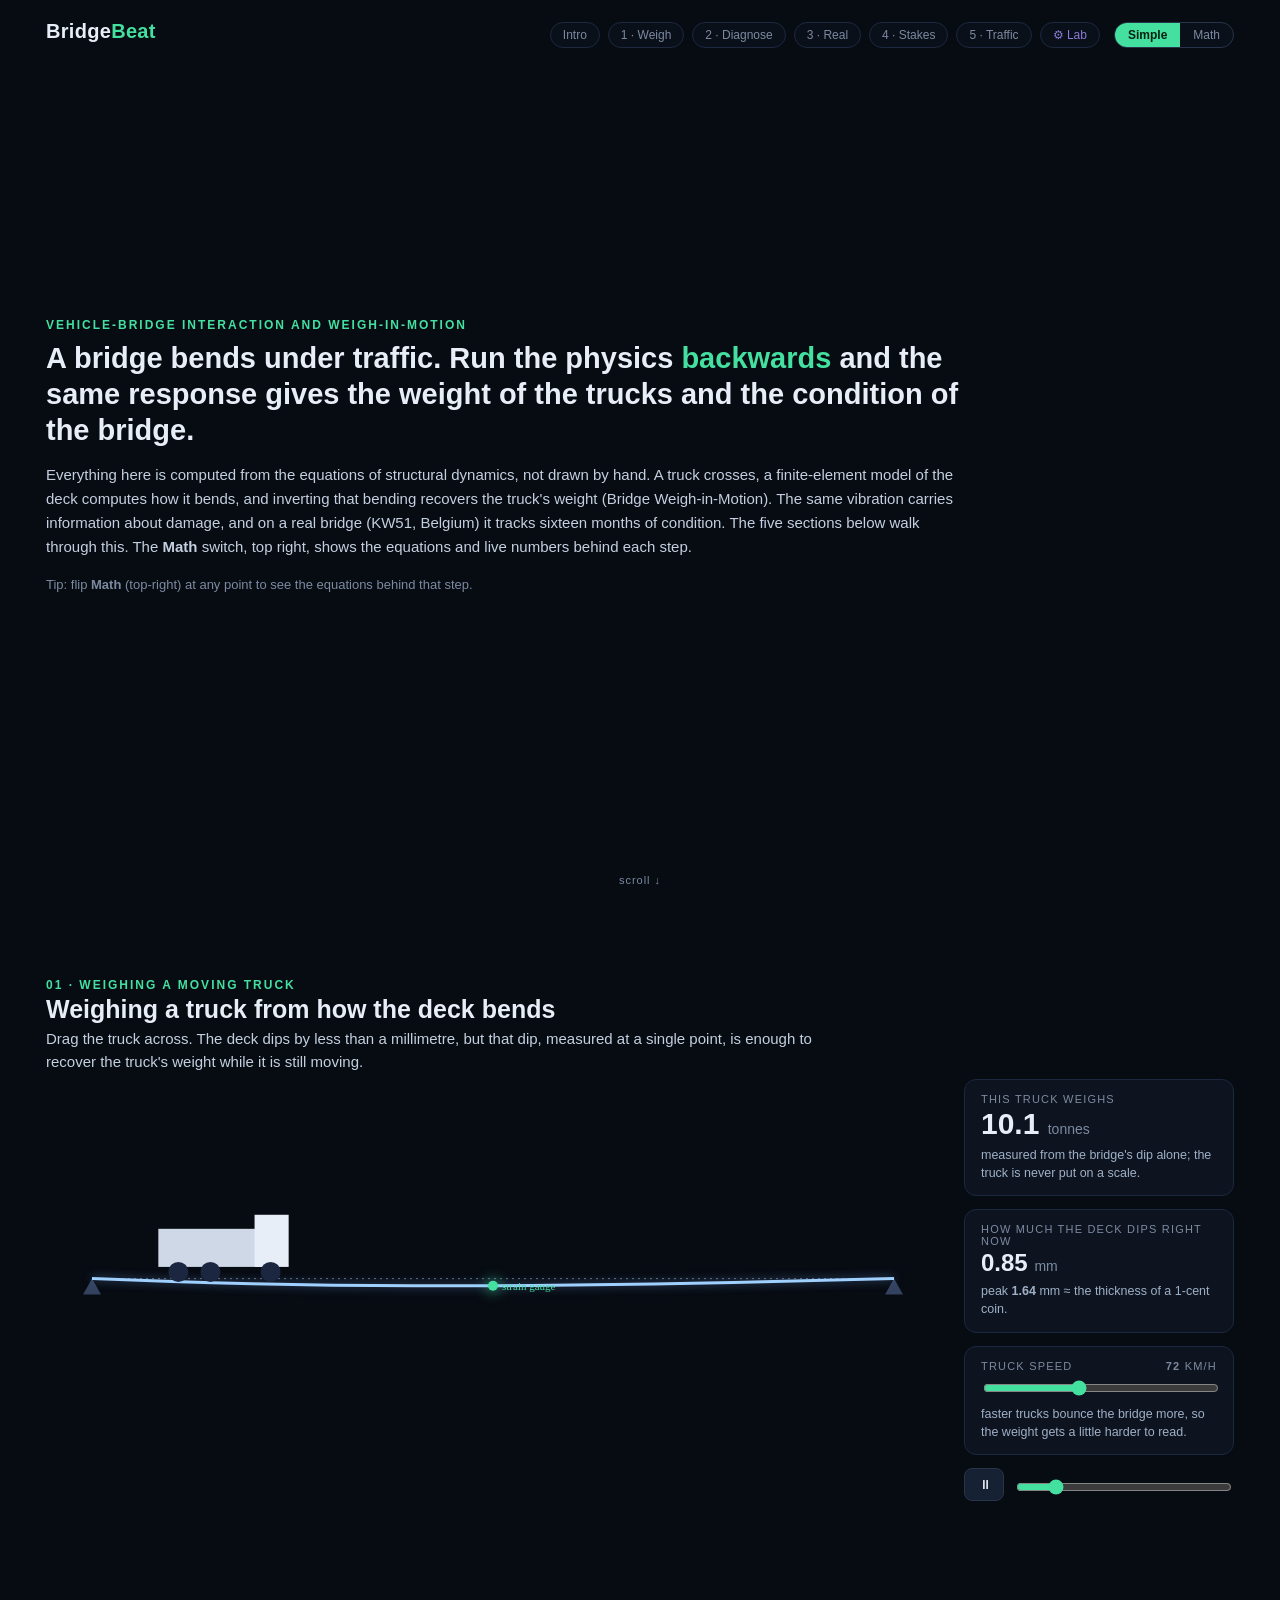
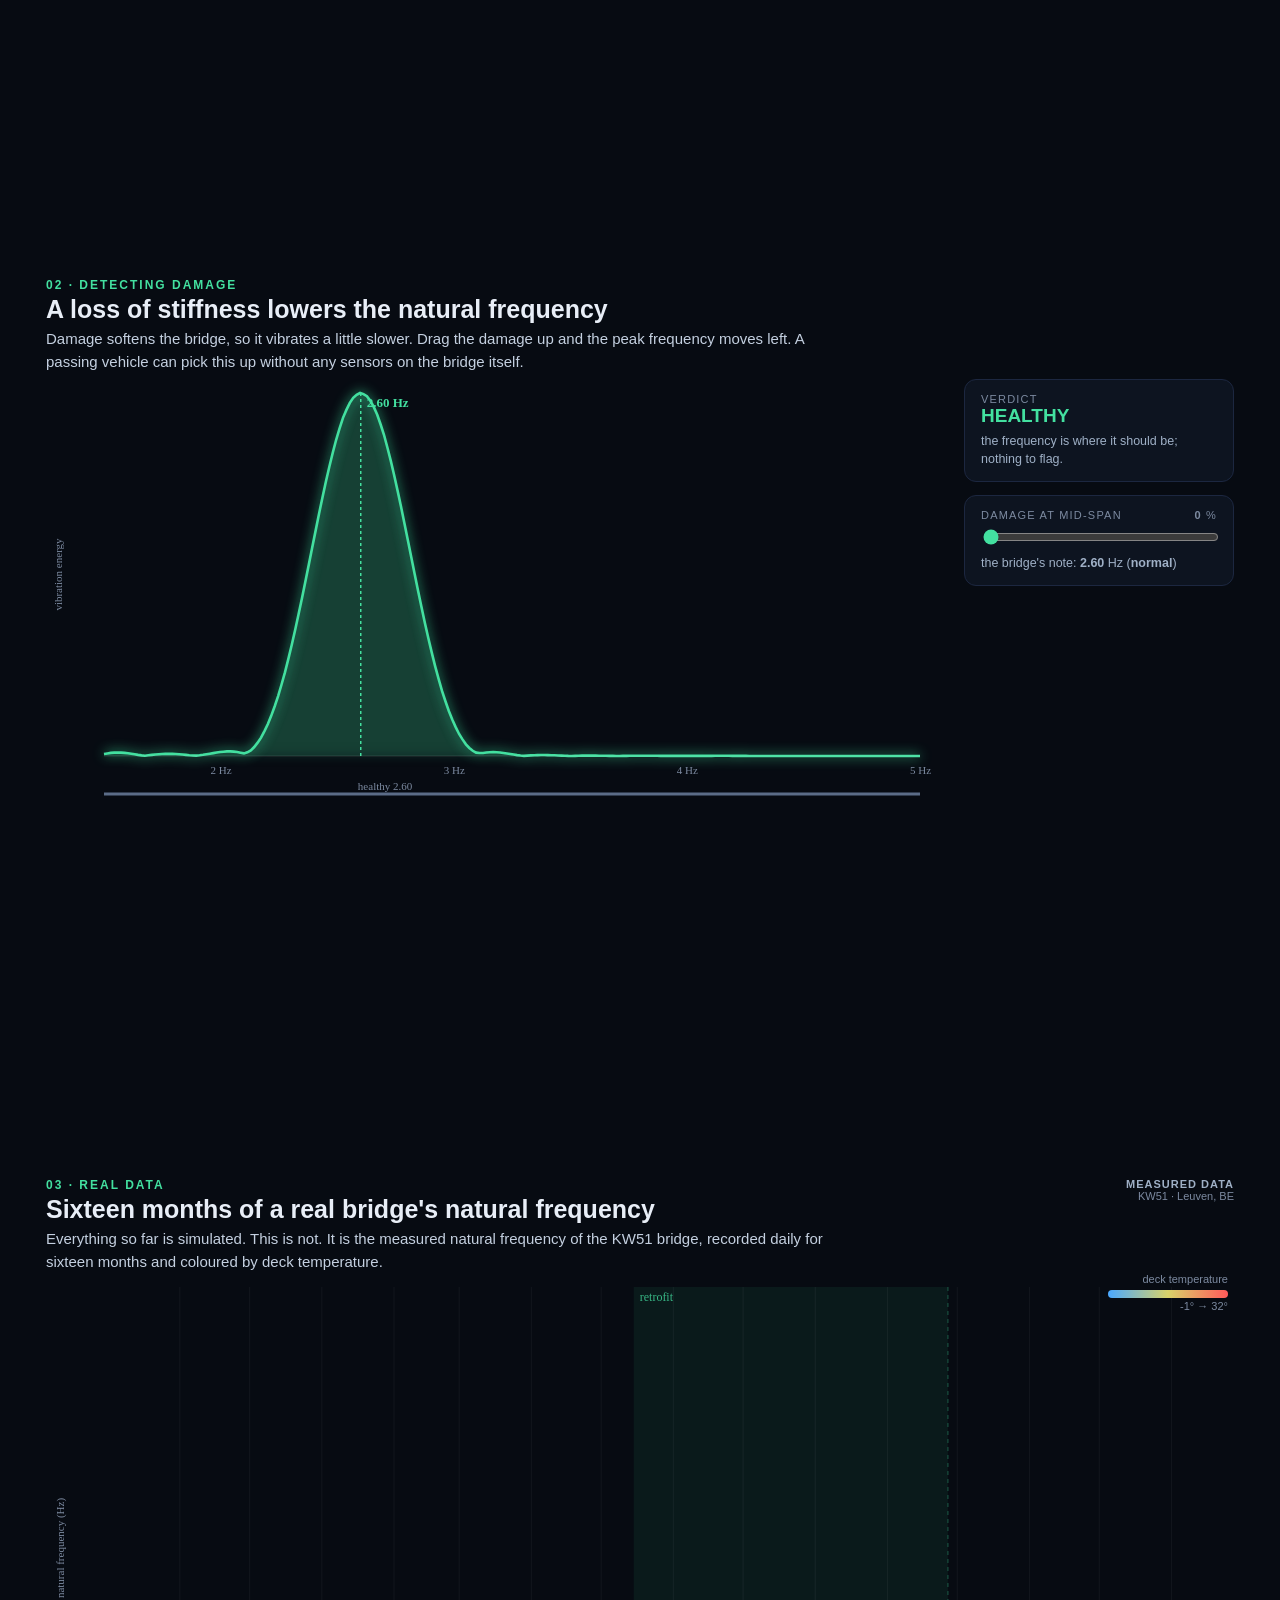
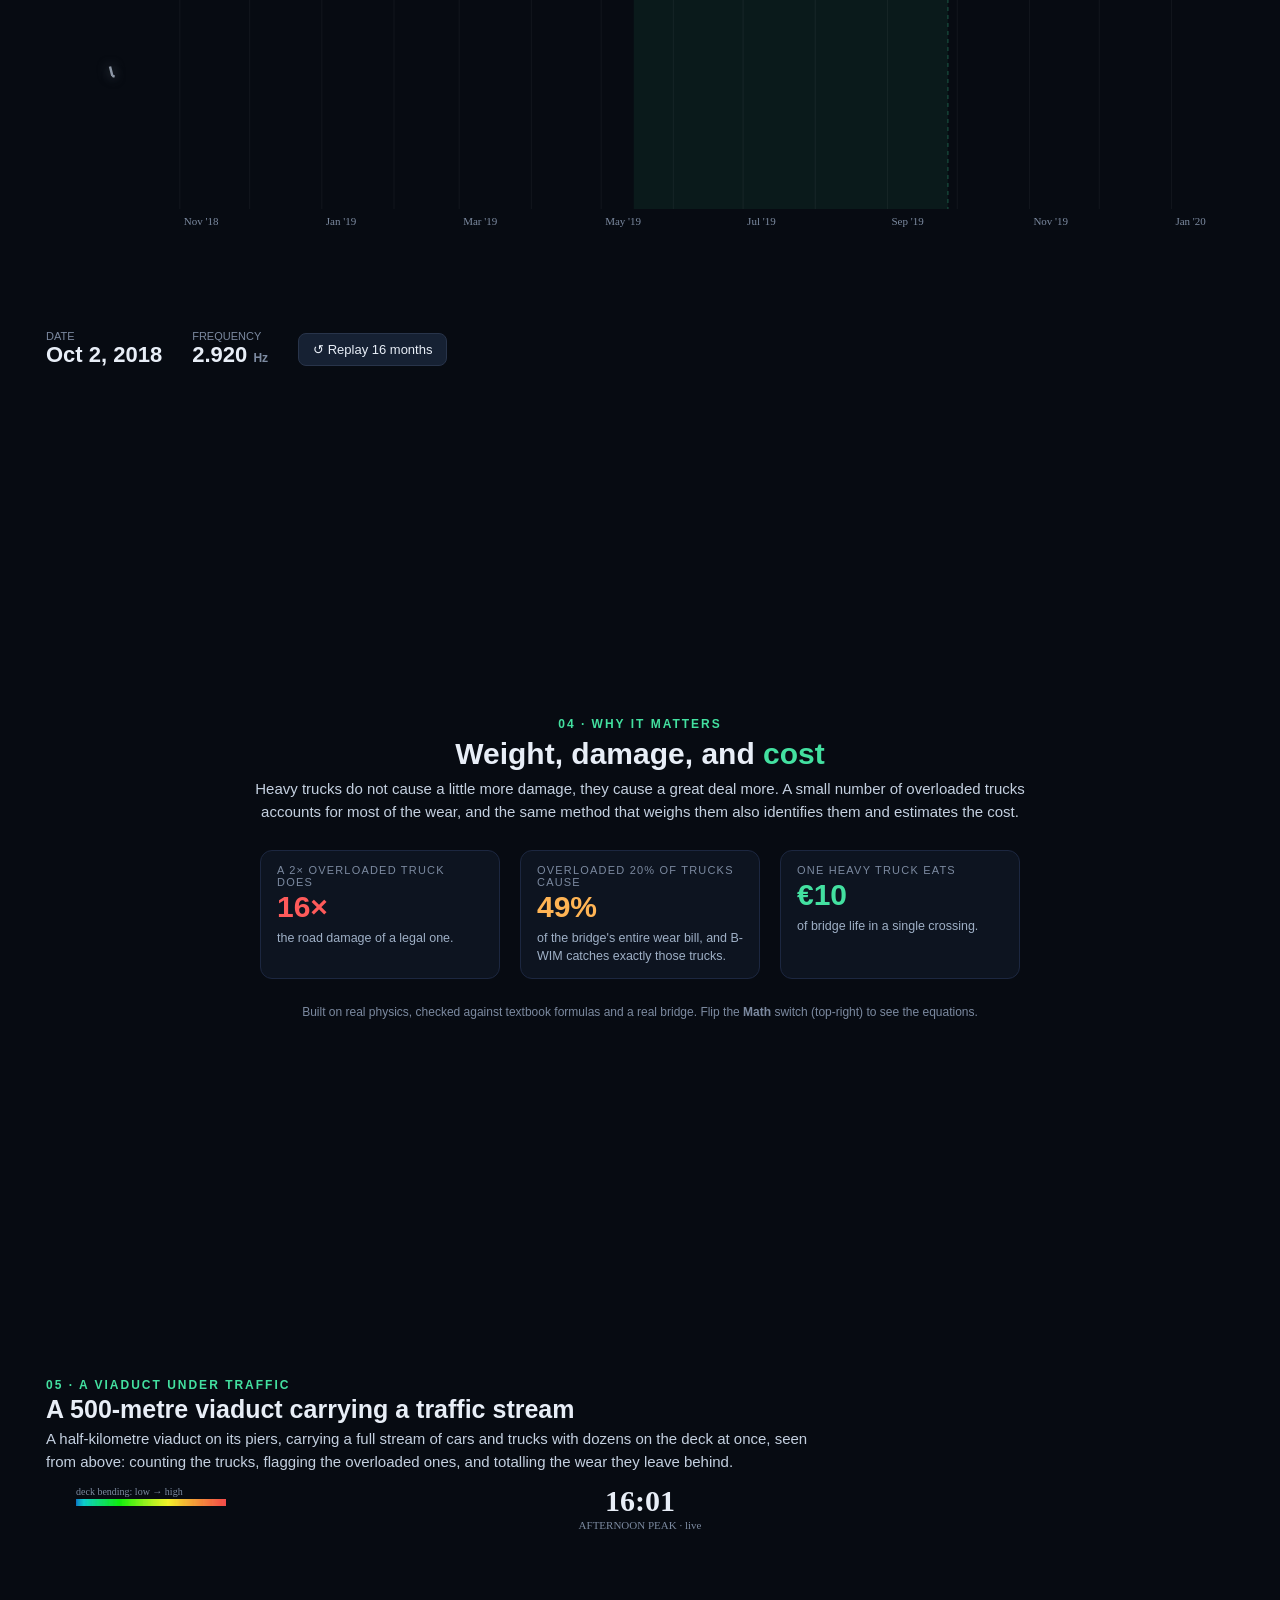
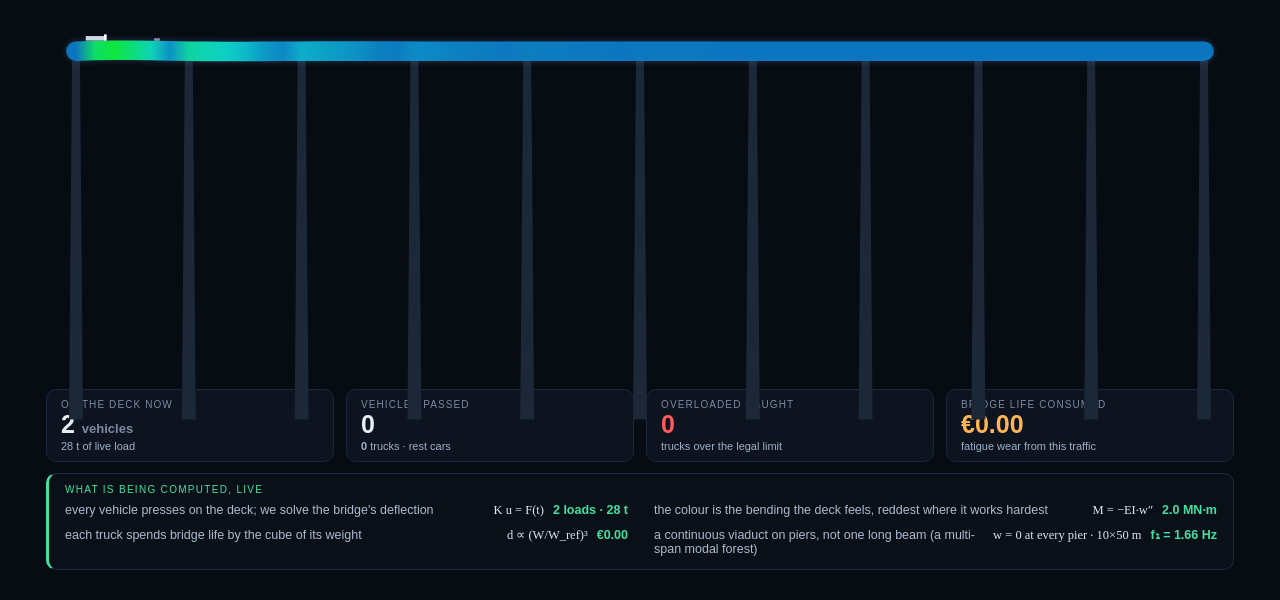
==== commit 8ab4da24: "Revise BridgeBeat copy" ====
--- a/web/bridgebeat.html
+++ b/web/bridgebeat.html
@@ -3,7 +3,7 @@
 <head>
 <meta charset="utf-8">
 <meta name="viewport" content="width=device-width, initial-scale=1">
-<title>BridgeBeat — weigh it, diagnose it, and see it for real</title>
+<title>BridgeBeat | vehicle-bridge interaction and weigh-in-motion</title>
 <style>
   :root { --bg:#070b12; --panel:#0d1420; --ink:#e8eef7; --dim:#7c8aa0;
           --hot:#ff5a5a; --cold:#4aa8ff; --ok:#43e0a0; --warn:#ffb454; }
@@ -125,23 +125,22 @@
 <section class="act intro" id="act0" style="justify-content:center">
   <div style="max-width:920px">
     <div class="n" style="color:var(--ok);font-size:12px;letter-spacing:2px;font-weight:700">
-      A WORKING BRIDGE-PHYSICS ENGINE — NOT A SLIDER TOY</div>
-    <h2 style="font-size:29px;margin:8px 0 14px;line-height:1.25">We simulate how a bridge
-      bends under traffic from first principles — then run the physics <span style="color:var(--ok)">backwards</span>
-      to weigh the trucks and read the bridge's health.</h2>
-    <p>Every line you'll see is <b>computed from the equations of structural dynamics</b>,
-      not drawn by hand. A truck crosses → a finite-element model of the deck computes the
-      bending → we <b>invert</b> that bending to recover the truck's weight (Bridge
-      Weigh-in-Motion). The same vibration reveals damage, and on a <b>real bridge</b>
-      (KW51, Belgium) it tracks 16 months of health. Five acts below — and the
-      <b>Math</b> switch (top-right) opens the back of the watch: the real formulas and
-      live numbers doing the work.</p>
+      VEHICLE-BRIDGE INTERACTION AND WEIGH-IN-MOTION</div>
+    <h2 style="font-size:29px;margin:8px 0 14px;line-height:1.25">A bridge bends under traffic.
+      Run the physics <span style="color:var(--ok)">backwards</span> and the same response
+      gives the weight of the trucks and the condition of the bridge.</h2>
+    <p>Everything here is computed from the equations of structural dynamics, not drawn by hand.
+      A truck crosses, a finite-element model of the deck computes how it bends, and inverting that
+      bending recovers the truck's weight (Bridge Weigh-in-Motion). The same vibration carries
+      information about damage, and on a real bridge (KW51, Belgium) it tracks sixteen months of
+      condition. The five sections below walk through this. The <b>Math</b> switch, top right, shows
+      the equations and live numbers behind each step.</p>
     <div class="mech only-math" style="margin-top:18px">
-      <div class="t">the movement under the dial — what the engine actually computes</div>
+      <div class="t">What the model computes</div>
       <div class="row"><span class="lab">FORWARD · Euler–Bernoulli beam, 2-node elements (2 DOF/node), consistent mass M &amp; stiffness K</span>
         M&nbsp;ü&nbsp;+&nbsp;C&nbsp;u̇&nbsp;+&nbsp;K&nbsp;u&nbsp;=&nbsp;F(t)</div>
       <div class="row"><span class="lab">LOAD · moving wheel placed by cubic Hermite shape functions; marched in time</span>
-        F(t)&nbsp;=&nbsp;N(x(t))·P&nbsp;&nbsp;—&nbsp;&nbsp;RK4 &amp; implicit Newmark-β</div>
+        F(t)&nbsp;=&nbsp;N(x(t))·P&nbsp;&nbsp;(RK4 &amp; implicit Newmark-β)</div>
       <div class="row"><span class="lab">INVERSE · fit the measured moment to the section influence line (Moses), regularized + Bayesian</span>
         M(t)=Σₖ&nbsp;Pₖ·IL(xₖ)&nbsp;→&nbsp;P&nbsp;=&nbsp;(CᵀC)⁻¹CᵀM&nbsp;&nbsp;(±95% CI)</div>
       <div class="row"><span class="lab">VALIDATE · real modal frequencies (KW51) · fatigue economics · multiple-presence gate</span>
@@ -155,18 +154,18 @@
 
 <!-- ============ ACT 1 — weigh a moving truck ============ -->
 <section class="act" id="act1">
-  <div class="head"><div class="n">01 · THE BRIDGE IS A SCALE</div>
-    <h2>Weigh a truck while it rolls — no scale, no stopping</h2>
-    <p class="cap" data-simple="Drag the truck across. The deck dips by less than the thickness of a coin — yet that tiny dip, read at one point, is enough to weigh the truck while it moves."
-       data-math="A moving load deflects the beam; the mid-span bending moment, fit to the section's influence line (Moses' least squares), recovers the static axle weight. Deflection is sub-millimetre, so the shape is drawn magnified.">
-      Drag the truck across. The deck dips by less than the thickness of a coin — yet
-      that tiny dip, read at one point, is enough to weigh the truck while it moves.</p></div>
+  <div class="head"><div class="n">01 · WEIGHING A MOVING TRUCK</div>
+    <h2>Weighing a truck from how the deck bends</h2>
+    <p class="cap" data-simple="Drag the truck across. The deck dips by less than a millimetre, but that dip, measured at a single point, is enough to recover the truck's weight while it is still moving."
+       data-math="A moving load deflects the beam; the mid-span bending moment, fit to the section's influence line (Moses' least squares), recovers the static axle weight. The deflection is sub-millimetre, so the shape is drawn magnified.">
+      Drag the truck across. The deck dips by less than a millimetre, but that dip, measured at a
+      single point, is enough to recover the truck's weight while it is still moving.</p></div>
   <div class="stage">
     <div class="stagecanvas"><canvas id="cv1"></canvas></div>
     <div class="side">
       <div class="card"><div class="k">this truck weighs</div>
         <div class="v"><span id="recT">—</span> <small>tonnes</small></div>
-        <div class="sub only-simple">measured from the bridge's dip alone — never put on a scale.</div>
+        <div class="sub only-simple">measured from the bridge's dip alone; the truck is never put on a scale.</div>
         <div class="sub only-math">B-WIM (Moses) recovery · true <b id="trueT">—</b> t ·
           error <b id="errP">—</b> · DAF <b id="dafV">—</b></div></div>
       <div class="card"><div class="k">how much the deck dips right now</div>
@@ -178,7 +177,7 @@
         <input type="range" id="spd" min="0" max="5" step="1" value="2">
         <div class="sub only-simple">faster trucks bounce the bridge more, so the weight gets a little harder to read.</div>
         <div class="sub only-math">higher speed → larger DAF → larger dynamic B-WIM error (see error above).</div></div>
-      <div class="mech only-math"><div class="t">⚙ the mechanism</div>
+      <div class="mech only-math"><div class="t">Mechanism</div>
         <div class="row"><span class="lab">equation of motion (beam FEM)</span>M&nbsp;ü&nbsp;+&nbsp;C&nbsp;u̇&nbsp;+&nbsp;K&nbsp;u&nbsp;=&nbsp;F(t)</div>
         <div class="row"><span class="lab">marched by numerical integration (RK4), step by step in time</span>u̇&nbsp;=&nbsp;v,&nbsp;&nbsp;v̇&nbsp;=&nbsp;M⁻¹(F−Ku−Cu̇)</div>
         <div class="row"><span class="lab">weigh by least-squares signal inversion (Moses)</span>P&nbsp;=&nbsp;(CᵀC)⁻¹CᵀM&nbsp;→&nbsp;<span class="live" id="mq1">—</span></div>
@@ -191,13 +190,13 @@
 
 <!-- ============ ACT 2 — diagnose from the wiggle ============ -->
 <section class="act" id="act2">
-  <div class="head"><div class="n">02 · THE SAME WIGGLE REVEALS DAMAGE</div>
-    <h2>Hidden damage makes the bridge sing a lower note</h2>
-    <p class="cap" data-simple="Damage softens the bridge, so it vibrates a little slower — a lower 'note'. Drag the damage up and watch the note slide left. A passing car can hear this with no sensors on the bridge."
-       data-math="A local EI loss lowers the natural frequency. The plotted spectrum is the bridge's vibration energy vs frequency; its peak (detected from a passing vehicle) marches down as mid-span stiffness drops.">
-      Damage softens the bridge, so it vibrates a little slower — a lower "note". Drag
-      the damage up and watch the note slide left. A passing car can hear this with no
-      sensors on the bridge.</p></div>
+  <div class="head"><div class="n">02 · DETECTING DAMAGE</div>
+    <h2>A loss of stiffness lowers the natural frequency</h2>
+    <p class="cap" data-simple="Damage softens the bridge, so it vibrates a little slower. Drag the damage up and the peak frequency moves left. A passing vehicle can pick this up without any sensors on the bridge itself."
+       data-math="A local EI loss lowers the natural frequency. The plotted spectrum is the bridge's vibration energy against frequency; its peak, detected from a passing vehicle, moves down as mid-span stiffness drops.">
+      Damage softens the bridge, so it vibrates a little slower. Drag the damage up and the peak
+      frequency moves left. A passing vehicle can pick this up without any sensors on the bridge
+      itself.</p></div>
   <div class="stage">
     <div class="stagecanvas"><canvas id="cv2"></canvas></div>
     <div class="side">
@@ -211,9 +210,9 @@
         <div class="sub only-math">f<sub>detected</sub> = <b id="fV2">—</b> Hz, <b id="dropV2">—</b> below healthy ·
           peak from vehicle FFT</div></div>
       <div class="card only-math"><div class="k">honest limit</div>
-        <div class="sub">frequency says <b>something changed</b>, not <b>where</b> — a single
-          global mode can't localize damage. Confirmed on real data in Act 3.</div></div>
-      <div class="mech only-math"><div class="t">⚙ the mechanism</div>
+        <div class="sub">frequency says <b>something changed</b>, not <b>where</b>. A single
+          global mode cannot localise damage. Confirmed on real data in Act 3.</div></div>
+      <div class="mech only-math"><div class="t">Mechanism</div>
         <div class="row"><span class="lab">beam natural frequency</span>f₁&nbsp;=&nbsp;(π/L)²√(EI/m̄)&nbsp;/&nbsp;2π</div>
         <div class="row"><span class="lab">damage softens the section</span>EI&nbsp;→&nbsp;(1−d)·EI&nbsp;⇒&nbsp;f₁&nbsp;↓&nbsp;<span class="live" id="mq2">—</span></div>
         <div class="row"><span class="lab">read from the vehicle's acceleration spectrum (FFT)</span>f̂&nbsp;=&nbsp;argmax&nbsp;|FFT(a(t))|</div></div>
@@ -224,18 +223,18 @@
 <!-- ============ ACT 3 — the real bridge heartbeat ============ -->
 <section class="act" id="act3">
   <div class="head" style="display:flex;justify-content:space-between;align-items:flex-start">
-    <div><div class="n">03 · AND IT'S REAL</div>
-      <h2>A real bridge's pulse — and the day they repaired it</h2>
-      <p class="cap" data-simple="Everything so far was a simulation. This is not. It's a real bridge's vibration, measured every single day for 16 months — drawn like a heart monitor."
-         data-math="Real tracked natural frequency (mode 5) of the KW51 bridge, daily for 16 months, coloured by deck temperature. A retrofit (stiffening) steps the frequency up. A reduced beam tuned to KW51's f1 matches it but not the higher modes (calibrate_kw51.py) — we anchor behaviour, not geometry.">
-        Everything so far was a simulation. This is not. It's a real bridge's vibration,
-        measured every single day for 16 months — drawn like a heart monitor.</p>
+    <div><div class="n">03 · REAL DATA</div>
+      <h2>Sixteen months of a real bridge's natural frequency</h2>
+      <p class="cap" data-simple="Everything so far is simulated. This is not. It is the measured natural frequency of the KW51 bridge, recorded daily for sixteen months and coloured by deck temperature."
+         data-math="Tracked natural frequency (mode 5) of the KW51 bridge, daily for 16 months, coloured by deck temperature. A retrofit (stiffening) steps the frequency up. A reduced beam tuned to KW51's f1 matches it but not the higher modes (calibrate_kw51.py), so the model anchors behaviour, not geometry.">
+        Everything so far is simulated. This is not. It is the measured natural frequency of the
+        KW51 bridge, recorded daily for sixteen months and coloured by deck temperature.</p>
       <div class="mech only-math" style="margin-top:10px;max-width:680px">
-        <div class="t">⚙ the mechanism</div>
+        <div class="t">Mechanism</div>
         <div class="row"><span class="lab">remove the temperature trend (fit on the healthy period)</span>f&nbsp;=&nbsp;a·T&nbsp;+&nbsp;b&nbsp;&nbsp;→&nbsp;residual</div>
         <div class="row"><span class="lab">a reduced beam tuned to f₁ matches it, but not the higher modes</span>fₙ&nbsp;=&nbsp;n²·f₁&nbsp;&nbsp;(anchor behaviour, not geometry)</div></div></div>
     <div class="badge" style="text-align:right;white-space:nowrap">
-      <div class="live">REAL DATA</div><div>KW51 · Leuven, BE</div>
+      <div style="color:#9fb0c6;font-weight:700;letter-spacing:1px">MEASURED DATA</div><div>KW51 · Leuven, BE</div>
       <div class="only-math">Zenodo 3745914</div></div>
   </div>
   <div class="stagecanvas" style="flex:1;min-height:0;position:relative">
@@ -244,7 +243,7 @@
       deck temperature<div class="bar" style="margin-left:auto"></div>
       <span id="tlo"></span> → <span id="thi"></span></div>
     <div class="reveal" id="reveal">
-      <div class="big">🔧 They strengthened the bridge.<br>And you can <span class="up">see it</span>.</div>
+      <div class="big">The <span class="up">retrofit</span> is visible in the data.</div>
       <div class="small" id="revealSmall"></div></div>
     <div style="position:absolute;left:0;bottom:2px;display:flex;gap:30px;align-items:center">
       <div><div class="k" style="font-size:11px;color:var(--dim)">DATE</div>
@@ -260,15 +259,15 @@
 <!-- ============ ACT 4 — why it matters / where it goes ============ -->
 <section class="act" id="act4" style="justify-content:center;align-items:center;text-align:center">
   <div style="max-width:1000px">
-    <div class="n" style="color:var(--ok);font-size:12px;letter-spacing:2px;font-weight:700">04 · NOT A TOY</div>
-    <h2 style="font-size:30px;margin:6px 0 6px">A scale, an inspector, and an
-      <span style="color:var(--ok)">accountant</span> for every bridge</h2>
+    <div class="n" style="color:var(--ok);font-size:12px;letter-spacing:2px;font-weight:700">04 · WHY IT MATTERS</div>
+    <h2 style="font-size:30px;margin:6px 0 6px">Weight, damage, and
+      <span style="color:var(--ok)">cost</span></h2>
     <p class="cap" style="color:#c4d0e0;font-size:15px;max-width:780px;margin:0 auto 26px;line-height:1.55"
-       data-simple="Heavy trucks don't do a bit more damage — they do wildly more. So a few overloaded trucks cause most of the wear, and the same trick that weighs them flags the culprits and prices the damage."
-       data-math="Fatigue damage scales with the cube-to-4th power of axle load (Eurocode EN 1993-1-9 / AASHTO). The overloaded tail dominates cumulative damage; B-WIM identifies it and an asset-depreciation model prices it.">
-      Heavy trucks don't do a bit more damage — they do wildly more. So a few overloaded
-      trucks cause most of the wear, and the same trick that weighs them flags the
-      culprits and prices the damage.</p>
+       data-simple="Heavy trucks do not cause a little more damage, they cause a great deal more. A small number of overloaded trucks accounts for most of the wear, and the same method that weighs them also identifies them and estimates the cost."
+       data-math="Fatigue damage scales with roughly the cube to fourth power of axle load (Eurocode EN 1993-1-9 / AASHTO). The overloaded tail dominates cumulative damage; B-WIM identifies it and an asset-depreciation model estimates the cost.">
+      Heavy trucks do not cause a little more damage, they cause a great deal more. A small number
+      of overloaded trucks accounts for most of the wear, and the same method that weighs them also
+      identifies them and estimates the cost.</p>
     <div style="display:flex;gap:20px;justify-content:center;flex-wrap:wrap">
       <div class="card" style="width:240px;text-align:left">
         <div class="k">a 2× overloaded truck does</div>
@@ -278,7 +277,7 @@
       <div class="card" style="width:240px;text-align:left">
         <div class="k">overloaded 20% of trucks cause</div>
         <div class="v" style="color:var(--warn)"><span data-count="49" data-suf="%">0%</span></div>
-        <div class="sub">of the bridge's entire wear bill — and B-WIM catches exactly those trucks.</div></div>
+        <div class="sub">of the bridge's entire wear bill, and B-WIM catches exactly those trucks.</div></div>
       <div class="card" style="width:240px;text-align:left">
         <div class="k">one heavy truck eats</div>
         <div class="v" style="color:var(--ok)">€<span data-count="10" data-suf="">0</span></div>
@@ -286,7 +285,7 @@
           <span class="only-math">vs €0.80 legal; asset-depreciation estimate.</span></div></div>
     </div>
     <div class="mech only-math" style="max-width:680px;margin:22px auto 0;text-align:left">
-      <div class="t">⚙ the mechanism</div>
+      <div class="t">Mechanism</div>
       <div class="row"><span class="lab">S–N (Wöhler) fatigue law → damage per pass</span>N(Δσ)&nbsp;=&nbsp;N_C(Δσ_C/Δσ)ᵐ&nbsp;⇒&nbsp;d&nbsp;∝&nbsp;(W/W_ref)ᵐ&nbsp;&nbsp;(m=3 steel, 4 pavement)</div>
       <div class="row"><span class="lab">Miner's rule sums it; cost = depreciation</span>D&nbsp;=&nbsp;Σ&nbsp;nᵢ/Nᵢ&nbsp;&nbsp;·&nbsp;&nbsp;€&nbsp;=&nbsp;d&nbsp;×&nbsp;replacement</div></div>
     <p class="only-math" style="color:var(--dim);font-size:12px;margin-top:18px;max-width:780px;margin-left:auto;margin-right:auto;line-height:1.5">
@@ -301,13 +300,13 @@
 
 <!-- ============ ACT 5 — a 500 m viaduct, real traffic, from above ============ -->
 <section class="act" id="act5">
-  <div class="head"><div class="n">05 · TRAFFIC, FROM ABOVE</div>
-    <h2>A 500-metre viaduct, a day of real traffic — watched like an inspector</h2>
-    <p class="cap" data-simple="Step back. A half-kilometre viaduct on its piers, carrying a full stream of traffic — cars and trucks, dozens on the deck at once. We watch from above like an inspector: counting the trucks, flagging the overloaded, and tallying the wear they leave behind."
-       data-math="A continuous 10×50 m viaduct (w=0 at every pier); the deck shows the quasi-static deflection under the live load set each frame. The ledger accrues fatigue cost via (W/260kN)³. At this scale individual B-WIM gives way to aggregate monitoring (closely-spaced vehicles overlap — see Act-5 note).">
-      Step back. A half-kilometre viaduct on its piers, carrying a full stream of traffic
-      — cars and trucks, dozens on the deck at once. We watch from above like an inspector:
-      counting the trucks, flagging the overloaded, and tallying the wear they leave behind.</p></div>
+  <div class="head"><div class="n">05 · A VIADUCT UNDER TRAFFIC</div>
+    <h2>A 500-metre viaduct carrying a traffic stream</h2>
+    <p class="cap" data-simple="A half-kilometre viaduct on its piers, carrying a full stream of cars and trucks with dozens on the deck at once, seen from above: counting the trucks, flagging the overloaded ones, and totalling the wear they leave behind."
+       data-math="A continuous 10×50 m viaduct (w=0 at every pier); the deck shows the quasi-static deflection under the live load each frame. The ledger accrues fatigue cost via (W/260kN)³. At this scale individual B-WIM gives way to aggregate monitoring, since closely spaced vehicles overlap (see the Act 5 note).">
+      A half-kilometre viaduct on its piers, carrying a full stream of cars and trucks with dozens
+      on the deck at once, seen from above: counting the trucks, flagging the overloaded ones, and
+      totalling the wear they leave behind.</p></div>
   <div class="stagecanvas" style="flex:1;min-height:0"><canvas id="cv5"></canvas></div>
   <div class="v5stats">
     <div class="v5stat"><div class="k">on the deck now</div>
@@ -324,11 +323,11 @@
       <div class="s">fatigue wear from this traffic</div></div>
   </div>
   <div class="v5math">
-    <div class="t">⚙ what's being done — live</div>
+    <div class="t">What is being computed, live</div>
     <div class="grid">
       <div class="r"><span class="ex">every vehicle presses on the deck; we solve the bridge's deflection</span>
         <span class="eq">K u = F(t)</span><span class="lv" id="mw1">—</span></div>
-      <div class="r"><span class="ex">the colour is the bending the deck feels — reddest where it works hardest</span>
+      <div class="r"><span class="ex">the colour is the bending the deck feels, reddest where it works hardest</span>
         <span class="eq">M = −EI·w″</span><span class="lv" id="mw2">—</span></div>
       <div class="r"><span class="ex">each truck spends bridge life by the cube of its weight</span>
         <span class="eq">d ∝ (W/W_ref)³</span><span class="lv" id="mw3">—</span></div>
@@ -489,9 +488,9 @@
     document.getElementById("dropV2").textContent=sc.drop_pct.toFixed(1)+"%";
     const vd=document.getElementById("verdict"), vs=document.getElementById("vsub");
     if(sev===0){ vd.textContent="HEALTHY"; vd.className="verdict ok";
-      vs.textContent="the note is where it should be — nothing to flag."; }
+      vs.textContent="the frequency is where it should be; nothing to flag."; }
     else { vd.textContent="DAMAGE DETECTED"; vd.className="verdict bad";
-      vs.innerHTML=`the note dropped <b>${sc.drop_pct.toFixed(1)}%</b> — about `+
+      vs.innerHTML=`the frequency dropped <b>${sc.drop_pct.toFixed(1)}%</b>, about `+
         `${Math.round(sc.severity*100)}% stiffness lost near mid-span.`; }
     const m2=document.getElementById("mq2"); if(m2) m2.textContent=
       sc.f_detected.toFixed(2)+" Hz "+(sev===0?"(baseline)":"(−"+sc.drop_pct.toFixed(1)+"%)");
@@ -519,8 +518,8 @@
   document.getElementById("tlo").textContent=M.T_min+"°";
   document.getElementById("thi").textContent=M.T_max+"°";
   document.getElementById("revealSmall").innerHTML=
-    `The frequency stepped up <b>${M.jump_pct}%</b> (${M.f_before_hz} → ${M.f_after_hz} Hz) `+
-    `after the Sep 2019 retrofit — <b>no new sensors that day</b>, just listening to how it shook.`;
+    `The frequency rose by <b>${M.jump_pct}%</b> (${M.f_before_hz} to ${M.f_after_hz} Hz) `+
+    `after the September 2019 retrofit, recovered from the existing vibration record with no new sensors installed.`;
   function geom(){ const r=fit(cv); c=r.c; W=r.w; H=r.h; }
   onResizers.push(()=>{ geom(); draw(frame); });
   function grid(){ c.clearRect(0,0,W,H);
